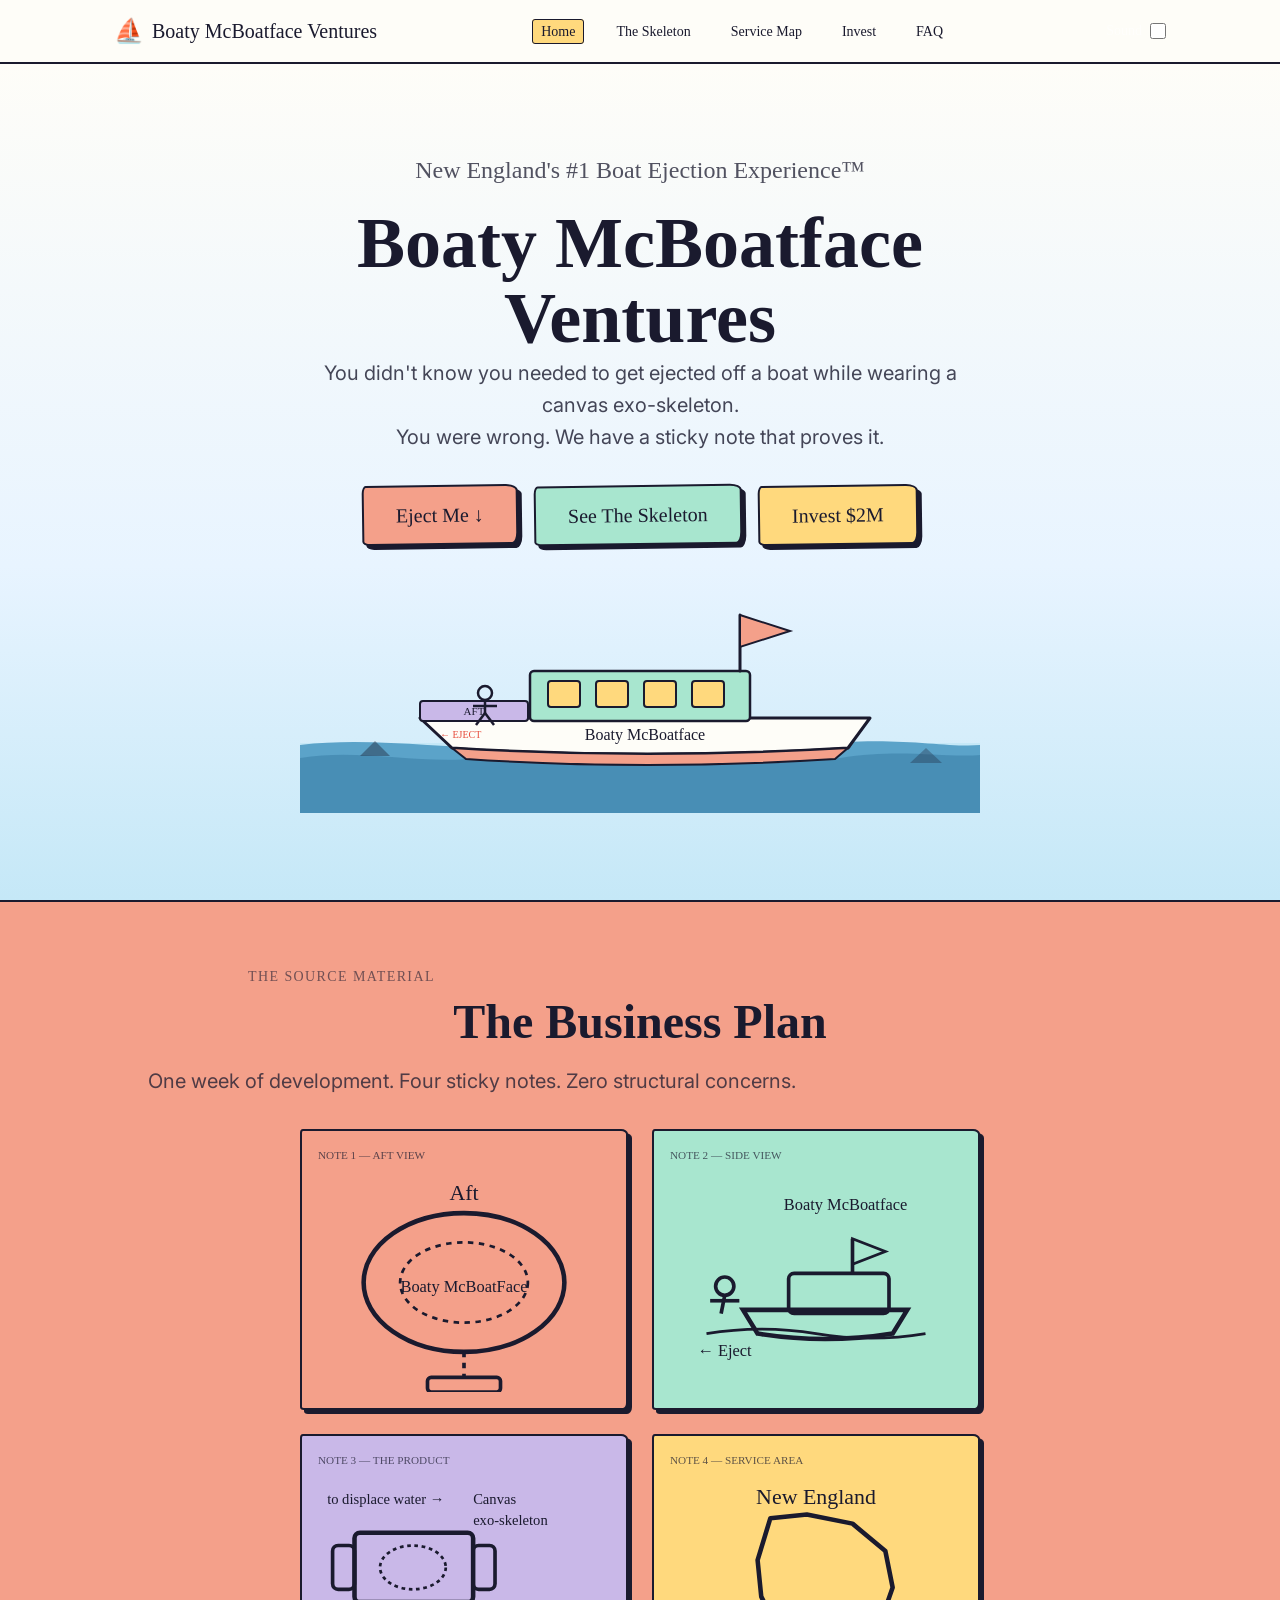
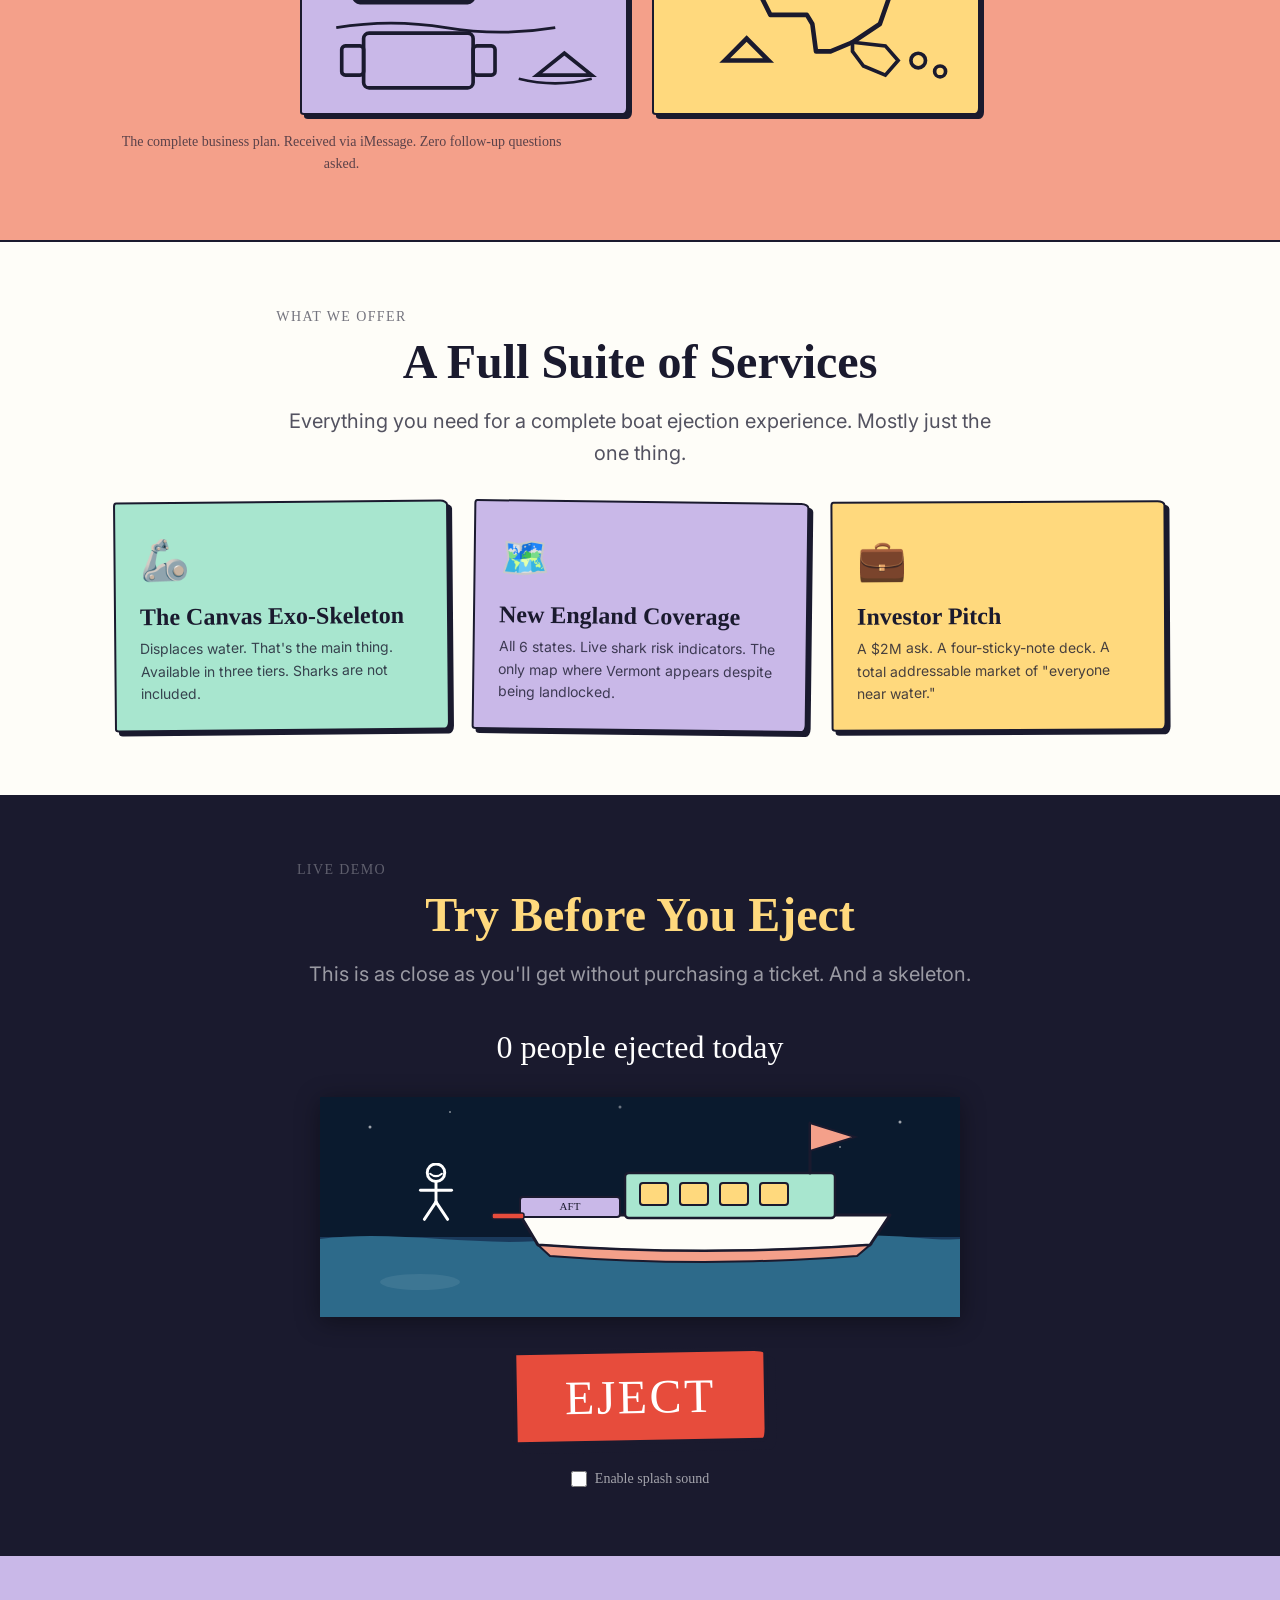
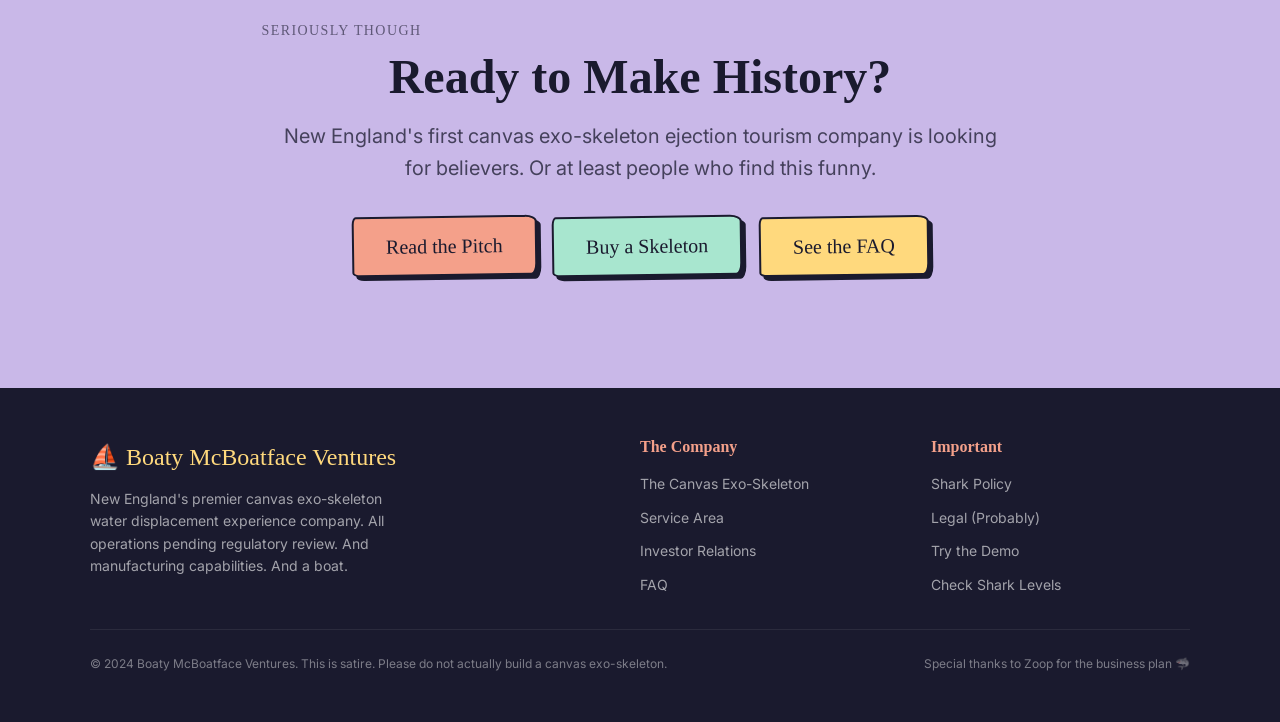
==== index.html @ 4b5c001d "Launch Boaty McBoatface Ventures website Full static site: landing page with animated boat + eject d" ====
<!DOCTYPE html>
<html lang="en">
<head>
  <meta charset="UTF-8" />
  <meta name="viewport" content="width=device-width, initial-scale=1.0" />
  <meta name="description" content="Boaty McBoatface Ventures — New England's premier canvas exo-skeleton water displacement experience. Ejection tourism starts here." />
  <meta property="og:title" content="Boaty McBoatface Ventures" />
  <meta property="og:description" content="You didn't know you needed to get ejected off a boat. You were wrong." />
  <meta property="og:image" content="assets/images/og-image.png" />
  <meta property="og:type" content="website" />
  <meta name="twitter:card" content="summary_large_image" />
  <title>Boaty McBoatface Ventures — Home</title>
  <link rel="icon" href="data:image/svg+xml,<svg xmlns='http://www.w3.org/2000/svg' viewBox='0 0 100 100'><text y='.9em' font-size='90'>⛵</text></svg>" />
  <link rel="preconnect" href="https://fonts.googleapis.com" />
  <link rel="preconnect" href="https://fonts.gstatic.com" crossorigin />
  <link href="https://fonts.googleapis.com/css2?family=Permanent+Marker&family=Inter:wght@400;500;600&display=swap" rel="stylesheet" />
  <link rel="stylesheet" href="css/styles.css" />
</head>
<body>

<!-- NAVIGATION -->
<nav class="site-nav" role="navigation" aria-label="Main navigation">
  <div class="nav-inner">
    <a href="index.html" class="nav-logo" aria-label="Boaty McBoatface Ventures home">
      <span class="logo-emoji" aria-hidden="true">⛵</span>
      Boaty McBoatface Ventures
    </a>
    <button class="nav-menu-btn" aria-label="Toggle menu" aria-expanded="false">
      <span></span><span></span><span></span>
    </button>
    <ul class="nav-links" role="list">
      <li><a href="index.html" aria-current="page">Home</a></li>
      <li><a href="pages/product.html">The Skeleton</a></li>
      <li><a href="pages/map.html">Service Map</a></li>
      <li><a href="pages/invest.html">Invest</a></li>
      <li><a href="pages/faq.html">FAQ</a></li>
    </ul>
    <div class="nav-sound">
      <label class="sound-label" for="sound-toggle-nav">Sound</label>
      <input type="checkbox" id="sound-toggle-nav" class="sound-checkbox" aria-label="Enable sound effects" />
    </div>
  </div>
</nav>

<!-- HERO -->
<section class="hero" aria-label="Hero section">
  <div class="hero-content">
    <p class="hero-tagline">New England's #1 Boat Ejection Experience™</p>
    <h1 class="display-giant">Boaty McBoatface<br>Ventures</h1>
    <p class="hero-subtitle">
      You didn't know you needed to get ejected off a boat while wearing a canvas exo-skeleton.<br>
      You were wrong. We have a sticky note that proves it.
    </p>
    <div class="hero-ctas">
      <a href="#eject-demo" class="btn btn-primary">Eject Me ↓</a>
      <a href="pages/product.html" class="btn btn-secondary">See The Skeleton</a>
      <a href="pages/invest.html" class="btn btn-yellow">Invest $2M</a>
    </div>
  </div>

  <!-- ANIMATED BOAT -->
  <div class="hero-boat-wrap" aria-hidden="true">
    <svg class="hero-boat" viewBox="0 0 680 220" xmlns="http://www.w3.org/2000/svg" role="img" aria-label="Boaty McBoatface illustration">
      <!-- Sky -->
      <rect width="680" height="220" fill="transparent"/>

      <!-- Water background -->
      <rect x="0" y="150" width="680" height="70" fill="#c5e8f7"/>

      <!-- Wave layer 1 -->
      <path d="M 0,152 C 85,142 170,162 255,152 C 340,142 425,162 510,152 C 595,142 645,155 680,152 L 680,220 L 0,220 Z" fill="#5BA3C9"/>
      <!-- Wave layer 2 -->
      <path d="M 0,165 C 60,155 120,172 180,165 C 240,155 300,172 360,165 C 420,155 480,172 540,165 C 600,155 645,165 680,162 L 680,220 L 0,220 Z" fill="#3A7FA6" opacity="0.55"/>

      <!-- Hull -->
      <path d="M 120,125 L 570,125 L 548,155 Q 345,167 152,155 Z"
            fill="#FEFDF8" stroke="#1A1A2E" stroke-width="3" stroke-linejoin="round"/>
      <!-- Hull stripe -->
      <path d="M 152,155 Q 345,167 548,155 L 535,166 Q 345,178 166,166 Z"
            fill="#F4A08A" stroke="#1A1A2E" stroke-width="2"/>

      <!-- "Boaty McBoatface" on hull -->
      <text x="345" y="147" text-anchor="middle" font-family="'Permanent Marker',cursive" font-size="16" fill="#1A1A2E">Boaty McBoatface</text>

      <!-- Main cabin -->
      <rect x="230" y="78" width="220" height="50" rx="4" fill="#A8E6CF" stroke="#1A1A2E" stroke-width="2.5"/>
      <!-- Cabin windows -->
      <rect x="248" y="88" width="32" height="26" rx="3" fill="#FFD97D" stroke="#1A1A2E" stroke-width="2"/>
      <rect x="296" y="88" width="32" height="26" rx="3" fill="#FFD97D" stroke="#1A1A2E" stroke-width="2"/>
      <rect x="344" y="88" width="32" height="26" rx="3" fill="#FFD97D" stroke="#1A1A2E" stroke-width="2"/>
      <rect x="392" y="88" width="32" height="26" rx="3" fill="#FFD97D" stroke="#1A1A2E" stroke-width="2"/>

      <!-- Mast -->
      <line x1="440" y1="78" x2="440" y2="22" stroke="#1A1A2E" stroke-width="3" stroke-linecap="round"/>
      <!-- Flag -->
      <path d="M 440,22 L 490,38 L 440,54 Z" fill="#F4A08A" stroke="#1A1A2E" stroke-width="2"/>

      <!-- Aft deck (rear/left) -->
      <rect x="120" y="108" width="108" height="20" rx="3" fill="#C9B8E8" stroke="#1A1A2E" stroke-width="2"/>
      <text x="174" y="122" text-anchor="middle" font-family="'Permanent Marker',cursive" font-size="11" fill="#1A1A2E">AFT</text>

      <!-- Eject arrows on aft -->
      <text x="140" y="145" font-family="'Permanent Marker',cursive" font-size="10" fill="#E74C3C">← EJECT</text>

      <!-- Stick figure on deck (decorative) -->
      <circle cx="185" cy="100" r="7" fill="none" stroke="#1A1A2E" stroke-width="2.5"/>
      <line x1="185" y1="107" x2="185" y2="120" stroke="#1A1A2E" stroke-width="2.5"/>
      <line x1="173" y1="113" x2="197" y2="113" stroke="#1A1A2E" stroke-width="2.5"/>
      <line x1="185" y1="120" x2="176" y2="132" stroke="#1A1A2E" stroke-width="2.5"/>
      <line x1="185" y1="120" x2="194" y2="132" stroke="#1A1A2E" stroke-width="2.5"/>

      <!-- Shark fin in water -->
      <path d="M 60,163 L 75,148 L 90,163 Z" fill="#1A1A2E" opacity="0.4"/>
      <path d="M 610,170 L 626,155 L 642,170 Z" fill="#1A1A2E" opacity="0.3"/>
    </svg>
  </div>
</section>

<!-- BUSINESS PLAN SECTION -->
<section class="business-plan-section" aria-label="The Business Plan">
  <div class="container text-center">
    <p class="section-label">The Source Material</p>
    <h2 class="section-title">The Business Plan</h2>
    <p class="section-subtitle">One week of development. Four sticky notes. Zero structural concerns.</p>

    <!-- If the real photo exists, it shows. Otherwise: SVG recreations. -->
    <picture style="display:block; max-width:560px; margin:0 auto var(--space-8);">
      <source srcset="assets/images/business-plan.webp" type="image/webp" />
      <img src="assets/images/business-plan.png"
           alt="Four sticky notes showing the complete Boaty McBoatface Ventures business plan: aft view of boat, side eject view, canvas exo-skeleton diagram, and New England map"
           loading="lazy"
           style="border:3px solid #1A1A2E; box-shadow: 6px 6px 0 0 #1A1A2E; border-radius: 4px; transform: rotate(-1deg); width:100%;"
           onerror="this.closest('picture').style.display='none'; document.getElementById('sticky-fallback').style.display='grid';" />
    </picture>

    <!-- Fallback: SVG sticky note recreations -->
    <div id="sticky-fallback" class="sticky-grid" style="display:none" aria-label="Sticky note business plan recreations">

      <!-- Pink note: Aft view -->
      <div class="sticky-note-card sticky-salmon" role="img" aria-label="Aft view of Boaty McBoatface">
        <div style="font-size:0.7rem;opacity:0.7">NOTE 1 — AFT VIEW</div>
        <svg viewBox="0 0 160 120" xmlns="http://www.w3.org/2000/svg">
          <!-- Top-down boat outline -->
          <ellipse cx="80" cy="60" rx="55" ry="38" fill="none" stroke="#1A1A2E" stroke-width="2.5"/>
          <ellipse cx="80" cy="60" rx="35" ry="22" fill="none" stroke="#1A1A2E" stroke-width="1.5" stroke-dasharray="3,3"/>
          <!-- Aft (bottom of view = rear) -->
          <line x1="80" y1="98" x2="80" y2="112" stroke="#1A1A2E" stroke-width="2" stroke-dasharray="3,3"/>
          <rect x="60" y="112" width="40" height="8" rx="2" fill="none" stroke="#1A1A2E" stroke-width="2"/>
          <!-- Label -->
          <text x="80" y="15" text-anchor="middle" font-family="'Permanent Marker',cursive" font-size="12" fill="#1A1A2E">Aft</text>
          <text x="80" y="65" text-anchor="middle" font-family="'Permanent Marker',cursive" font-size="9" fill="#1A1A2E">Boaty McBoatFace</text>
        </svg>
      </div>

      <!-- Green note: Eject side view -->
      <div class="sticky-note-card sticky-mint" role="img" aria-label="Side view showing eject mechanism">
        <div style="font-size:0.7rem;opacity:0.7">NOTE 2 — SIDE VIEW</div>
        <svg viewBox="0 0 160 120" xmlns="http://www.w3.org/2000/svg">
          <!-- Boat hull side view -->
          <path d="M 40,75 L 130,75 L 122,88 Q 85,94 48,88 Z" fill="none" stroke="#1A1A2E" stroke-width="2.5"/>
          <!-- Cabin -->
          <rect x="65" y="55" width="55" height="22" rx="3" fill="none" stroke="#1A1A2E" stroke-width="2"/>
          <!-- Mast -->
          <line x1="100" y1="55" x2="100" y2="36" stroke="#1A1A2E" stroke-width="2"/>
          <path d="M 100,36 L 118,43 L 100,50 Z" fill="none" stroke="#1A1A2E" stroke-width="1.5"/>
          <!-- Waves -->
          <path d="M 20,88 Q 50,83 80,88 Q 110,93 140,88" fill="none" stroke="#1A1A2E" stroke-width="1.5"/>
          <!-- Eject person flying off left -->
          <circle cx="30" cy="62" r="5" fill="none" stroke="#1A1A2E" stroke-width="2"/>
          <line x1="30" y1="67" x2="28" y2="77" stroke="#1A1A2E" stroke-width="2"/>
          <line x1="22" y1="70" x2="38" y2="70" stroke="#1A1A2E" stroke-width="2"/>
          <!-- Arrow -->
          <text x="15" y="100" font-family="'Permanent Marker',cursive" font-size="9" fill="#1A1A2E">← Eject</text>
          <!-- Label -->
          <text x="130" y="20" text-anchor="end" font-family="'Permanent Marker',cursive" font-size="9" fill="#1A1A2E">Boaty McBoatface</text>
        </svg>
      </div>

      <!-- Purple note: Canvas exo-skeleton -->
      <div class="sticky-note-card sticky-lavender" role="img" aria-label="Canvas exo-skeleton diagram">
        <div style="font-size:0.7rem;opacity:0.7">NOTE 3 — THE PRODUCT</div>
        <svg viewBox="0 0 160 120" xmlns="http://www.w3.org/2000/svg">
          <!-- Label -->
          <text x="5" y="14" font-family="'Permanent Marker',cursive" font-size="8" fill="#1A1A2E">to displace water →</text>
          <text x="85" y="14" font-family="'Permanent Marker',cursive" font-size="8" fill="#1A1A2E">Canvas</text>
          <text x="85" y="26" font-family="'Permanent Marker',cursive" font-size="8" fill="#1A1A2E">exo-skeleton</text>
          <!-- Frame top view -->
          <rect x="20" y="30" width="65" height="38" rx="3" fill="none" stroke="#1A1A2E" stroke-width="2.5"/>
          <rect x="8" y="37" width="12" height="24" rx="3" fill="none" stroke="#1A1A2E" stroke-width="2"/>
          <rect x="85" y="37" width="12" height="24" rx="3" fill="none" stroke="#1A1A2E" stroke-width="2"/>
          <!-- Person inside -->
          <ellipse cx="52" cy="49" rx="18" ry="12" fill="none" stroke="#1A1A2E" stroke-width="1.5" stroke-dasharray="2,2"/>
          <!-- Side view with waves -->
          <path d="M 10,82 Q 40,77 70,82 Q 100,87 130,82" fill="none" stroke="#1A1A2E" stroke-width="1.5"/>
          <rect x="25" y="85" width="60" height="30" rx="3" fill="none" stroke="#1A1A2E" stroke-width="2"/>
          <rect x="13" y="92" width="12" height="16" rx="2" fill="none" stroke="#1A1A2E" stroke-width="2"/>
          <rect x="85" y="92" width="12" height="16" rx="2" fill="none" stroke="#1A1A2E" stroke-width="2"/>
          <!-- Shark -->
          <path d="M 120,108 L 135,96 L 150,108 Z" fill="none" stroke="#1A1A2E" stroke-width="2"/>
          <path d="M 110,110 Q 130,115 150,110" fill="none" stroke="#1A1A2E" stroke-width="1.5"/>
        </svg>
      </div>

      <!-- Yellow note: New England map -->
      <div class="sticky-note-card sticky-yellow" role="img" aria-label="New England service area map">
        <div style="font-size:0.7rem;opacity:0.7">NOTE 4 — SERVICE AREA</div>
        <svg viewBox="0 0 160 120" xmlns="http://www.w3.org/2000/svg">
          <text x="80" y="14" text-anchor="middle" font-family="'Permanent Marker',cursive" font-size="12" fill="#1A1A2E">New England</text>
          <!-- Rough New England coastline -->
          <path d="M 55,22 L 75,20 L 100,25 L 118,40 L 122,60 L 115,80 L 100,90 L 88,95 L 80,95 L 78,80 L 75,75 L 55,75 L 50,65 L 48,45 Z"
                fill="none" stroke="#1A1A2E" stroke-width="2.5" stroke-linejoin="round"/>
          <!-- Cape Cod nub -->
          <path d="M 100,90 L 118,92 L 125,100 L 118,108 L 106,103 L 100,95 Z"
                fill="none" stroke="#1A1A2E" stroke-width="2"/>
          <!-- Shark -->
          <path d="M 30,100 L 42,88 L 54,100 Z" fill="none" stroke="#1A1A2E" stroke-width="2.5"/>
          <!-- Small island dots -->
          <circle cx="136" cy="100" r="4" fill="none" stroke="#1A1A2E" stroke-width="2"/>
          <circle cx="148" cy="106" r="3" fill="none" stroke="#1A1A2E" stroke-width="2"/>
        </svg>
      </div>

    </div>

    <p style="font-family: var(--font-display); font-size: var(--text-sm); opacity: 0.7; margin-top: var(--space-4);">
      The complete business plan. Received via iMessage. Zero follow-up questions asked.
    </p>
  </div>
</section>

<!-- FEATURES PREVIEW -->
<section class="features-section section-padding" aria-label="Features">
  <div class="container">
    <div class="text-center">
      <p class="section-label">What We Offer</p>
      <h2 class="section-title">A Full Suite of Services</h2>
      <p class="section-subtitle" style="margin: 0 auto var(--space-8);">
        Everything you need for a complete boat ejection experience. Mostly just the one thing.
      </p>
    </div>
    <div class="features-grid">
      <a href="pages/product.html" class="feature-card" aria-label="Canvas Exo-Skeleton product page">
        <div class="feature-icon" aria-hidden="true">🦾</div>
        <h3>The Canvas Exo-Skeleton</h3>
        <p>Displaces water. That's the main thing. Available in three tiers. Sharks are not included.</p>
      </a>
      <a href="pages/map.html" class="feature-card" aria-label="New England service map">
        <div class="feature-icon" aria-hidden="true">🗺️</div>
        <h3>New England Coverage</h3>
        <p>All 6 states. Live shark risk indicators. The only map where Vermont appears despite being landlocked.</p>
      </a>
      <a href="pages/invest.html" class="feature-card" aria-label="Investor pitch deck">
        <div class="feature-icon" aria-hidden="true">💼</div>
        <h3>Investor Pitch</h3>
        <p>A $2M ask. A four-sticky-note deck. A total addressable market of "everyone near water."</p>
      </a>
    </div>
  </div>
</section>

<!-- EJECT DEMO -->
<section class="eject-section" id="eject-demo" aria-label="Interactive Eject Demo">
  <div class="container">
    <p class="section-label" style="color: rgba(255,255,255,0.5)">Live Demo</p>
    <h2 class="section-title" style="color: var(--color-yellow);">Try Before You Eject</h2>
    <p class="section-subtitle">
      This is as close as you'll get without purchasing a ticket. And a skeleton.
    </p>

    <div class="eject-counter" aria-live="polite" aria-label="Eject counter">
      <span id="eject-count" aria-label="Number of ejections today">0</span>
      <span> people ejected today</span>
    </div>

    <!-- Eject Stage -->
    <div class="eject-stage" role="img" aria-label="Animated boat with eject mechanism">
      <svg class="eject-boat-svg" viewBox="0 0 640 220" xmlns="http://www.w3.org/2000/svg">
        <!-- Water background -->
        <rect width="640" height="220" fill="#0a1a2e"/>
        <rect x="0" y="140" width="640" height="80" fill="#1a3a5c"/>
        <path d="M 0,142 C 80,132 160,152 240,142 C 320,132 400,152 480,142 C 560,132 610,145 640,142 L 640,220 L 0,220 Z" fill="#2d6a8a"/>
        <!-- Stars -->
        <circle cx="50" cy="30" r="1.5" fill="white" opacity="0.6"/>
        <circle cx="130" cy="15" r="1" fill="white" opacity="0.5"/>
        <circle cx="580" cy="25" r="1.5" fill="white" opacity="0.6"/>
        <circle cx="520" cy="50" r="1" fill="white" opacity="0.5"/>
        <circle cx="300" cy="10" r="1.5" fill="white" opacity="0.4"/>

        <!-- Hull -->
        <path d="M 200,118 L 570,118 L 550,148 Q 385,160 218,148 Z"
              fill="#FEFDF8" stroke="#1A1A2E" stroke-width="3" stroke-linejoin="round"/>
        <!-- Hull stripe -->
        <path d="M 218,148 Q 385,160 550,148 L 537,159 Q 385,171 230,159 Z"
              fill="#F4A08A" stroke="#1A1A2E" stroke-width="2"/>

        <!-- Main cabin -->
        <rect x="305" y="76" width="210" height="45" rx="4" fill="#A8E6CF" stroke="#1A1A2E" stroke-width="2.5"/>
        <!-- Cabin windows -->
        <rect x="320" y="86" width="28" height="22" rx="3" fill="#FFD97D" stroke="#1A1A2E" stroke-width="2"/>
        <rect x="360" y="86" width="28" height="22" rx="3" fill="#FFD97D" stroke="#1A1A2E" stroke-width="2"/>
        <rect x="400" y="86" width="28" height="22" rx="3" fill="#FFD97D" stroke="#1A1A2E" stroke-width="2"/>
        <rect x="440" y="86" width="28" height="22" rx="3" fill="#FFD97D" stroke="#1A1A2E" stroke-width="2"/>

        <!-- Mast -->
        <line x1="490" y1="76" x2="490" y2="26" stroke="#1A1A2E" stroke-width="3" stroke-linecap="round"/>
        <path d="M 490,26 L 535,40 L 490,54 Z" fill="#F4A08A" stroke="#1A1A2E" stroke-width="2"/>

        <!-- Aft deck -->
        <rect x="200" y="100" width="100" height="20" rx="3" fill="#C9B8E8" stroke="#1A1A2E" stroke-width="2"/>
        <text x="250" y="113" text-anchor="middle" font-family="'Permanent Marker',cursive" font-size="11" fill="#1A1A2E">AFT</text>

        <!-- Eject platform -->
        <rect x="172" y="116" width="32" height="6" rx="2" fill="#E74C3C" stroke="#1A1A2E" stroke-width="1.5"/>

        <!-- Moon reflection -->
        <ellipse cx="100" cy="185" rx="40" ry="8" fill="rgba(255,255,255,0.08)"/>
      </svg>

      <!-- Stick figure (absolutely positioned over boat) -->
      <div class="stick-figure-wrap" aria-hidden="true">
        <svg id="stick-figure-svg-wrap" class="stick-figure-svg" viewBox="0 0 52 72" xmlns="http://www.w3.org/2000/svg">
          <!-- Head -->
          <circle cx="26" cy="10" r="9" fill="none" stroke="white" stroke-width="3"/>
          <!-- Body -->
          <line x1="26" y1="19" x2="26" y2="40" stroke="white" stroke-width="3" stroke-linecap="round"/>
          <!-- Arms -->
          <line x1="10" y1="28" x2="42" y2="28" stroke="white" stroke-width="3" stroke-linecap="round"/>
          <!-- Legs -->
          <line x1="26" y1="40" x2="14" y2="58" stroke="white" stroke-width="3" stroke-linecap="round"/>
          <line x1="26" y1="40" x2="38" y2="58" stroke="white" stroke-width="3" stroke-linecap="round"/>
          <!-- Face (happy going in) -->
          <path d="M 20,11 Q 26,16 32,11" fill="none" stroke="white" stroke-width="2" stroke-linecap="round"/>
        </svg>
      </div>

      <!-- Splash -->
      <div class="splash-el" id="splash-el" aria-hidden="true" style="font-size:2.5rem">💦</div>
    </div>

    <!-- Controls -->
    <div class="eject-controls">
      <button id="eject-btn" class="btn btn-eject" aria-label="Eject the stick figure">
        EJECT
      </button>
      <label class="sound-label" for="sound-toggle">
        <input type="checkbox" id="sound-toggle" class="sound-checkbox" aria-label="Enable splash sound effect" />
        Enable splash sound
      </label>
    </div>
  </div>
</section>

<!-- CTA SECTION -->
<section class="section-padding" style="background: var(--color-lavender); border-top: 2.5px solid var(--color-ink); text-align:center;" aria-label="Call to action">
  <div class="container">
    <p class="section-label">Seriously Though</p>
    <h2 class="section-title">Ready to Make History?</h2>
    <p class="section-subtitle" style="margin: 0 auto var(--space-8);">
      New England's first canvas exo-skeleton ejection tourism company is looking for believers.
      Or at least people who find this funny.
    </p>
    <div class="hero-ctas">
      <a href="pages/invest.html" class="btn btn-primary">Read the Pitch</a>
      <a href="pages/product.html" class="btn btn-secondary">Buy a Skeleton</a>
      <a href="pages/faq.html" class="btn btn-yellow">See the FAQ</a>
    </div>
  </div>
</section>

<!-- FOOTER -->
<footer class="site-footer" aria-label="Site footer">
  <div class="footer-inner">
    <div class="footer-brand">
      <div class="logo">⛵ Boaty McBoatface Ventures</div>
      <p>New England's premier canvas exo-skeleton water displacement experience company. All operations pending regulatory review. And manufacturing capabilities. And a boat.</p>
    </div>
    <div class="footer-col">
      <h4>The Company</h4>
      <ul role="list">
        <li><a href="pages/product.html">The Canvas Exo-Skeleton</a></li>
        <li><a href="pages/map.html">Service Area</a></li>
        <li><a href="pages/invest.html">Investor Relations</a></li>
        <li><a href="pages/faq.html">FAQ</a></li>
      </ul>
    </div>
    <div class="footer-col">
      <h4>Important</h4>
      <ul role="list">
        <li><a href="pages/faq.html#sharks">Shark Policy</a></li>
        <li><a href="pages/faq.html#legal">Legal (Probably)</a></li>
        <li><a href="#eject-demo">Try the Demo</a></li>
        <li><a href="pages/map.html">Check Shark Levels</a></li>
      </ul>
    </div>
  </div>
  <div class="footer-bottom">
    <span>© 2024 Boaty McBoatface Ventures. This is satire. Please do not actually build a canvas exo-skeleton.</span>
    <span>Special thanks to Zoop for the business plan 🦈</span>
  </div>
</footer>

<script src="js/main.js" defer></script>
</body>
</html>
---- css/styles.css ----
/* ============================================================
   BOATY McBOATFACE VENTURES — Global Stylesheet
   Pure CSS3. No frameworks. No regrets.
   ============================================================ */

/* 1. CUSTOM PROPERTIES */
:root {
  --color-salmon:   #F4A08A;
  --color-mint:     #A8E6CF;
  --color-lavender: #C9B8E8;
  --color-yellow:   #FFD97D;
  --color-ink:      #1A1A2E;
  --color-bg:       #FEFDF8;
  --color-water:    #5BA3C9;
  --color-water-dk: #3A7FA6;
  --color-eject:    #E74C3C;
  --color-eject-dk: #C0392B;

  --font-display: 'Permanent Marker', cursive;
  --font-body:    'Inter', sans-serif;
  --font-mono:    'Courier New', monospace;

  --text-xs:   0.75rem;
  --text-sm:   0.875rem;
  --text-base: 1rem;
  --text-lg:   1.25rem;
  --text-xl:   1.5rem;
  --text-2xl:  2rem;
  --text-3xl:  3rem;
  --text-4xl:  4.5rem;

  --space-1:  0.25rem;
  --space-2:  0.5rem;
  --space-3:  0.75rem;
  --space-4:  1rem;
  --space-6:  1.5rem;
  --space-8:  2rem;
  --space-12: 3rem;
  --space-16: 4rem;
  --space-24: 6rem;

  --radius-sm: 3px 8px 5px 4px / 4px 5px 8px 3px;
  --radius-md: 4px 12px 6px 8px / 8px 6px 12px 4px;
  --shadow-sketch: 4px 4px 0 0 var(--color-ink);
  --shadow-sketch-lg: 6px 6px 0 0 var(--color-ink);
  --border-sketch: 2.5px solid var(--color-ink);

  --nav-height: 64px;
}

/* 2. RESET & BASE */
*, *::before, *::after { box-sizing: border-box; margin: 0; padding: 0; }
html { scroll-behavior: smooth; font-size: 16px; }
body {
  font-family: var(--font-body);
  background-color: var(--color-bg);
  color: var(--color-ink);
  line-height: 1.6;
  overflow-x: hidden;
}
img, svg { display: block; max-width: 100%; }
a { color: inherit; }
button { font-family: inherit; cursor: pointer; }
ul, ol { list-style: none; }

/* 3. TYPOGRAPHY */
h1, h2, h3, h4, h5 { font-family: var(--font-display); line-height: 1.1; }
h1 { font-size: var(--text-4xl); }
h2 { font-size: var(--text-3xl); }
h3 { font-size: var(--text-2xl); }
h4 { font-size: var(--text-xl); }
p { max-width: 65ch; }

.display-giant {
  font-family: var(--font-display);
  font-size: clamp(2.5rem, 8vw, var(--text-4xl));
  line-height: 1.05;
}

/* 4. LAYOUT UTILITIES */
.container {
  width: 100%;
  max-width: 1100px;
  margin: 0 auto;
  padding: 0 var(--space-6);
}
.section-padding { padding: var(--space-16) 0; }
.text-center { text-align: center; }
.text-left { text-align: left; }

/* 5. NAVIGATION */
.site-nav {
  position: sticky;
  top: 0;
  z-index: 200;
  background: var(--color-bg);
  border-bottom: var(--border-sketch);
  height: var(--nav-height);
}
.nav-inner {
  display: flex;
  align-items: center;
  justify-content: space-between;
  height: 100%;
  max-width: 1100px;
  margin: 0 auto;
  padding: 0 var(--space-6);
}
.nav-logo {
  font-family: var(--font-display);
  font-size: var(--text-lg);
  text-decoration: none;
  display: flex;
  align-items: center;
  gap: var(--space-2);
  white-space: nowrap;
}
.nav-logo .logo-emoji { font-size: 1.5rem; }
.nav-links {
  display: flex;
  align-items: center;
  gap: var(--space-6);
}
.nav-links a {
  font-family: var(--font-display);
  font-size: var(--text-sm);
  text-decoration: none;
  padding: var(--space-1) var(--space-2);
  border-radius: 3px;
  transition: background 0.15s;
  white-space: nowrap;
}
.nav-links a:hover { background: var(--color-salmon); }
.nav-links a[aria-current="page"] {
  background: var(--color-yellow);
  border: 1.5px solid var(--color-ink);
}
.nav-sound {
  display: flex;
  align-items: center;
  gap: var(--space-2);
  font-size: var(--text-xs);
  font-family: var(--font-display);
  white-space: nowrap;
}
.sound-checkbox {
  width: 16px;
  height: 16px;
  cursor: pointer;
  accent-color: var(--color-salmon);
}

/* Mobile nav */
.nav-menu-btn {
  display: none;
  flex-direction: column;
  gap: 5px;
  background: none;
  border: none;
  padding: var(--space-2);
  cursor: pointer;
}
.nav-menu-btn span {
  display: block;
  width: 24px;
  height: 2.5px;
  background: var(--color-ink);
  border-radius: 2px;
  transition: transform 0.2s;
}

/* 6. HERO SECTION */
.hero {
  min-height: calc(100vh - var(--nav-height));
  background: linear-gradient(180deg, var(--color-bg) 0%, #e8f4ff 60%, #c5e8f7 100%);
  display: flex;
  flex-direction: column;
  align-items: center;
  justify-content: center;
  text-align: center;
  padding: var(--space-8) var(--space-6);
  position: relative;
  overflow: hidden;
}
.hero-content { position: relative; z-index: 2; max-width: 800px; }
.hero-tagline {
  font-size: var(--text-xl);
  font-family: var(--font-display);
  margin-bottom: var(--space-4);
  color: var(--color-ink);
  opacity: 0.75;
}
.hero-subtitle {
  font-size: var(--text-lg);
  max-width: 52ch;
  margin: 0 auto var(--space-8);
  color: var(--color-ink);
  opacity: 0.8;
}
.hero-ctas {
  display: flex;
  gap: var(--space-4);
  justify-content: center;
  flex-wrap: wrap;
  margin-bottom: var(--space-12);
}
.hero-boat-wrap {
  position: relative;
  width: 100%;
  max-width: 680px;
  margin: 0 auto;
}

/* 7. BOAT & WAVE ANIMATIONS */
.hero-boat { animation: boat-bob 3s ease-in-out infinite; transform-origin: center bottom; }

@keyframes boat-bob {
  0%, 100% { transform: translateY(0) rotate(-0.5deg); }
  50%       { transform: translateY(-12px) rotate(0.5deg); }
}
@keyframes wave-drift {
  0%   { transform: translateX(0); }
  100% { transform: translateX(-50%); }
}
@keyframes wave-drift-slow {
  0%   { transform: translateX(0); }
  100% { transform: translateX(-50%); }
}

.wave-layer {
  position: absolute;
  bottom: 0;
  left: 0;
  width: 200%;
  animation: wave-drift 8s linear infinite;
}
.wave-layer-2 {
  animation-duration: 12s;
  animation-direction: reverse;
  opacity: 0.6;
}

/* 8. BUTTONS */
.btn {
  display: inline-block;
  font-family: var(--font-display);
  font-size: var(--text-lg);
  padding: var(--space-3) var(--space-8);
  border: var(--border-sketch);
  border-radius: var(--radius-md);
  box-shadow: var(--shadow-sketch);
  text-decoration: none;
  cursor: pointer;
  transition: transform 0.12s, box-shadow 0.12s;
  transform: rotate(-0.8deg);
  background: var(--color-bg);
}
.btn:hover {
  transform: rotate(0deg) translate(-2px, -2px);
  box-shadow: var(--shadow-sketch-lg);
}
.btn:active {
  transform: rotate(0deg) translate(3px, 3px);
  box-shadow: 1px 1px 0 0 var(--color-ink);
}
.btn-primary {
  background: var(--color-salmon);
}
.btn-secondary {
  background: var(--color-mint);
}
.btn-yellow {
  background: var(--color-yellow);
}
.btn-lavender {
  background: var(--color-lavender);
}
.btn-eject {
  font-size: var(--text-3xl);
  padding: var(--space-4) var(--space-12);
  background: var(--color-eject);
  color: #fff;
  border: 4px solid var(--color-ink);
  box-shadow: 8px 8px 0 0 var(--color-ink);
  transform: rotate(-1deg);
  letter-spacing: 0.05em;
  border-radius: 4px 14px 6px 10px / 10px 6px 14px 4px;
}
.btn-eject:hover {
  background: var(--color-eject-dk);
  transform: rotate(0deg) translate(-3px, -3px);
  box-shadow: 11px 11px 0 0 var(--color-ink);
}
.btn-eject:active {
  transform: rotate(0deg) translate(5px, 5px);
  box-shadow: 3px 3px 0 0 var(--color-ink);
  background: #922B21;
}

/* 9. STICKY NOTE CARD */
.sticky-card {
  border: var(--border-sketch);
  border-radius: var(--radius-sm);
  box-shadow: var(--shadow-sketch);
  padding: var(--space-6);
  position: relative;
}
.sticky-salmon { background: var(--color-salmon); }
.sticky-mint   { background: var(--color-mint); }
.sticky-lavender { background: var(--color-lavender); }
.sticky-yellow { background: var(--color-yellow); }
.sticky-card:nth-child(odd)  { transform: rotate(-1.2deg); }
.sticky-card:nth-child(even) { transform: rotate(0.8deg); }
.sticky-card:hover { transform: rotate(0deg) scale(1.02); transition: transform 0.2s; z-index: 10; }

/* 10. SECTION HEADERS */
.section-label {
  font-family: var(--font-display);
  font-size: var(--text-sm);
  letter-spacing: 0.1em;
  text-transform: uppercase;
  opacity: 0.6;
  margin-bottom: var(--space-2);
}
.section-title {
  font-family: var(--font-display);
  font-size: clamp(1.8rem, 5vw, var(--text-3xl));
  margin-bottom: var(--space-4);
}
.section-subtitle {
  font-size: var(--text-lg);
  opacity: 0.75;
  max-width: 55ch;
  margin-bottom: var(--space-8);
}

/* 11. BUSINESS PLAN SECTION */
.business-plan-section {
  background: var(--color-salmon);
  border-top: var(--border-sketch);
  border-bottom: var(--border-sketch);
  padding: var(--space-16) var(--space-6);
  text-align: center;
  overflow: hidden;
}
.sticky-grid {
  display: grid;
  grid-template-columns: repeat(2, 1fr);
  gap: var(--space-6);
  max-width: 680px;
  margin: var(--space-8) auto 0;
}
.sticky-note-card {
  border: 2.5px solid var(--color-ink);
  border-radius: 3px 7px 5px 4px / 4px 5px 7px 3px;
  box-shadow: 4px 4px 0 0 var(--color-ink);
  padding: var(--space-4);
  font-family: var(--font-display);
  font-size: var(--text-sm);
  text-align: left;
  min-height: 140px;
  display: flex;
  flex-direction: column;
  gap: var(--space-2);
}
.sticky-note-card svg { flex: 1; width: 100%; }

/* 12. FEATURES PREVIEW */
.features-section { background: var(--color-bg); }
.features-grid {
  display: grid;
  grid-template-columns: repeat(3, 1fr);
  gap: var(--space-6);
  margin-top: var(--space-8);
}
.feature-card {
  border: var(--border-sketch);
  border-radius: var(--radius-sm);
  box-shadow: var(--shadow-sketch);
  padding: var(--space-6);
  background: var(--color-bg);
  text-decoration: none;
  display: block;
  transition: transform 0.15s, box-shadow 0.15s;
}
.feature-card:nth-child(1) { background: var(--color-mint); transform: rotate(-0.5deg); }
.feature-card:nth-child(2) { background: var(--color-lavender); transform: rotate(0.7deg); }
.feature-card:nth-child(3) { background: var(--color-yellow); transform: rotate(-0.3deg); }
.feature-card:hover {
  transform: rotate(0deg) translate(-3px, -3px) scale(1.02);
  box-shadow: var(--shadow-sketch-lg);
}
.feature-icon { font-size: 2.5rem; margin-bottom: var(--space-3); }
.feature-card h3 { font-size: var(--text-xl); margin-bottom: var(--space-2); }
.feature-card p { font-size: var(--text-sm); opacity: 0.8; max-width: none; }

/* 13. EJECT DEMO SECTION */
.eject-section {
  background: var(--color-ink);
  color: #fff;
  text-align: center;
  padding: var(--space-16) var(--space-6);
}
.eject-section h2 { color: var(--color-yellow); }
.eject-section .section-subtitle { color: rgba(255,255,255,0.75); margin: 0 auto var(--space-8); }
.eject-stage {
  position: relative;
  max-width: 640px;
  margin: 0 auto var(--space-8);
}
.eject-boat-svg { width: 100%; filter: drop-shadow(0 4px 12px rgba(0,0,0,0.4)); }
.stick-figure-wrap {
  position: absolute;
  bottom: 38%;
  left: 14%;
  width: 52px;
  height: 70px;
  pointer-events: none;
}
.stick-figure-svg { width: 100%; height: 100%; }
.splash-el {
  position: absolute;
  bottom: 12%;
  left: -4%;
  font-size: 2.2rem;
  opacity: 0;
  pointer-events: none;
  transform: scale(0);
}
.splash-el.active { animation: splash-show 0.9s ease-out forwards; }

@keyframes eject-arc {
  0%   { transform: translate(0,0)        rotate(0deg);    opacity: 1; }
  15%  { transform: translate(-50px,-110px) rotate(-60deg);  opacity: 1; }
  40%  { transform: translate(-160px,-130px) rotate(-180deg); opacity: 1; }
  70%  { transform: translate(-290px,-40px) rotate(-300deg); opacity: 0.9; }
  90%  { transform: translate(-370px, 50px) rotate(-350deg); opacity: 0.5; }
  100% { transform: translate(-400px, 90px) rotate(-360deg); opacity: 0; }
}
@keyframes splash-show {
  0%   { transform: scale(0);   opacity: 0; }
  25%  { transform: scale(1.4); opacity: 1; }
  60%  { transform: scale(1);   opacity: 1; }
  100% { transform: scale(0.6); opacity: 0; }
}

.ejecting { animation: eject-arc 1.5s cubic-bezier(0.25, 0.46, 0.45, 0.94) forwards; }

.eject-counter {
  font-family: var(--font-display);
  font-size: var(--text-2xl);
  color: var(--color-yellow);
  margin-bottom: var(--space-6);
}
.eject-counter span { color: #fff; }
.eject-controls {
  display: flex;
  flex-direction: column;
  align-items: center;
  gap: var(--space-6);
}
.sound-label {
  font-family: var(--font-display);
  font-size: var(--text-sm);
  color: rgba(255,255,255,0.6);
  display: flex;
  align-items: center;
  gap: var(--space-2);
  cursor: pointer;
}

/* 14. PRODUCT PAGE */
.product-hero {
  background: var(--color-mint);
  border-bottom: var(--border-sketch);
  padding: var(--space-16) var(--space-6);
  text-align: center;
}
.product-explainer {
  display: grid;
  grid-template-columns: 1fr 1fr;
  gap: var(--space-12);
  align-items: center;
  margin: var(--space-12) 0;
}
.product-explainer-text { text-align: left; }
.product-explainer-text h3 { margin-bottom: var(--space-4); }
.feature-list { list-style: none; display: flex; flex-direction: column; gap: var(--space-3); }
.feature-list li {
  display: flex;
  align-items: flex-start;
  gap: var(--space-3);
  font-size: var(--text-base);
}
.feature-list li::before {
  content: "✓";
  font-family: var(--font-display);
  color: var(--color-ink);
  font-size: var(--text-lg);
  flex-shrink: 0;
  margin-top: -2px;
}

/* Pricing */
.pricing-section {
  background: var(--color-bg);
  text-align: center;
  padding: var(--space-16) var(--space-6);
}
.pricing-grid {
  display: grid;
  grid-template-columns: repeat(3, 1fr);
  gap: var(--space-6);
  max-width: 900px;
  margin: var(--space-8) auto 0;
}
.pricing-card {
  border: var(--border-sketch);
  border-radius: var(--radius-sm);
  box-shadow: var(--shadow-sketch);
  padding: var(--space-8) var(--space-6);
  display: flex;
  flex-direction: column;
  align-items: center;
  gap: var(--space-4);
  transition: transform 0.15s, box-shadow 0.15s;
}
.pricing-card:hover {
  transform: translateY(-6px);
  box-shadow: var(--shadow-sketch-lg);
}
.pricing-card:nth-child(1) { background: var(--color-salmon); transform: rotate(-0.8deg); }
.pricing-card:nth-child(2) { background: var(--color-mint); transform: rotate(0.5deg); position: relative; }
.pricing-card:nth-child(3) { background: var(--color-yellow); transform: rotate(-0.4deg); }
.pricing-card:hover { transform: rotate(0deg) translateY(-6px); }
.pricing-popular {
  position: absolute;
  top: -16px;
  font-family: var(--font-display);
  background: var(--color-ink);
  color: #fff;
  padding: var(--space-1) var(--space-4);
  font-size: var(--text-sm);
  border-radius: 20px;
}
.pricing-tier-name { font-family: var(--font-display); font-size: var(--text-xl); }
.pricing-price {
  font-family: var(--font-display);
  font-size: var(--text-3xl);
  line-height: 1;
}
.pricing-tagline { font-size: var(--text-sm); opacity: 0.8; font-style: italic; }
.pricing-features { list-style: none; text-align: left; width: 100%; font-size: var(--text-sm); display: flex; flex-direction: column; gap: var(--space-2); }
.pricing-features li::before { content: "• "; }

/* Buy Modal */
.modal-overlay {
  position: fixed;
  inset: 0;
  background: rgba(26, 26, 46, 0.75);
  z-index: 500;
  display: flex;
  align-items: center;
  justify-content: center;
  padding: var(--space-6);
  opacity: 0;
  pointer-events: none;
  transition: opacity 0.2s;
}
.modal-overlay.open {
  opacity: 1;
  pointer-events: auto;
}
.modal-box {
  background: var(--color-bg);
  border: var(--border-sketch);
  border-radius: var(--radius-md);
  box-shadow: var(--shadow-sketch-lg);
  padding: var(--space-8);
  max-width: 500px;
  width: 100%;
  transform: rotate(-1deg);
}
.modal-box h2 { margin-bottom: var(--space-4); font-size: var(--text-2xl); }
.modal-box p { margin-bottom: var(--space-3); font-size: var(--text-base); }
.modal-sticky {
  background: var(--color-yellow);
  border: 2px solid var(--color-ink);
  padding: var(--space-4);
  margin: var(--space-4) 0;
  font-family: var(--font-display);
  font-size: var(--text-sm);
  transform: rotate(1.5deg);
  box-shadow: 3px 3px 0 var(--color-ink);
}
.modal-actions { display: flex; gap: var(--space-3); margin-top: var(--space-6); }

/* 15. MAP PAGE */
.map-hero {
  background: var(--color-yellow);
  border-bottom: var(--border-sketch);
  padding: var(--space-16) var(--space-6);
  text-align: center;
}
.map-layout {
  display: grid;
  grid-template-columns: 1fr 380px;
  gap: var(--space-8);
  align-items: start;
  padding: var(--space-12) var(--space-6);
  max-width: 1100px;
  margin: 0 auto;
}
#ne-map {
  width: 100%;
  max-width: 480px;
  height: auto;
  cursor: crosshair;
}
#ne-map path {
  stroke: var(--color-ink);
  stroke-width: 2.5;
  stroke-linejoin: round;
  fill: var(--color-mint);
  transition: fill 0.2s;
}
#ne-map path:hover { fill: var(--color-salmon); }
#ne-map path[data-state="maine"]:hover { fill: #ff9999; }
#ne-map path[data-state="massachusetts"]:hover { fill: #ff8888; }
#ne-map path[data-state="vermont"] { fill: var(--color-lavender); }
#ne-map .route-line {
  fill: none;
  stroke: var(--color-eject);
  stroke-width: 3;
  stroke-dasharray: 10 6;
  stroke-linecap: round;
  animation: route-march 1.5s linear infinite;
}
@keyframes route-march {
  to { stroke-dashoffset: -16; }
}
.map-tooltip {
  position: fixed;
  background: var(--color-ink);
  color: #fff;
  padding: var(--space-3) var(--space-4);
  border-radius: var(--radius-sm);
  font-size: var(--text-sm);
  pointer-events: none;
  z-index: 300;
  max-width: 240px;
  opacity: 0;
  transition: opacity 0.15s;
  font-family: var(--font-display);
}
.map-tooltip.visible { opacity: 1; }
.map-tooltip .tt-state { font-size: var(--text-base); margin-bottom: var(--space-1); }
.map-tooltip .tt-shark { color: var(--color-yellow); margin-bottom: var(--space-1); }
.map-tooltip .tt-line { color: rgba(255,255,255,0.7); font-size: var(--text-xs); font-family: var(--font-body); }
.map-sidebar h3 { margin-bottom: var(--space-4); }
.shark-legend { display: flex; flex-direction: column; gap: var(--space-3); margin-bottom: var(--space-6); }
.shark-row { display: flex; align-items: center; gap: var(--space-3); font-size: var(--text-sm); }
.shark-dot {
  width: 14px; height: 14px; border-radius: 50%;
  border: 2px solid var(--color-ink);
  flex-shrink: 0;
}
.shark-dot.low { background: var(--color-mint); }
.shark-dot.medium { background: var(--color-yellow); }
.shark-dot.high { background: var(--color-eject); }
.shark-dot.none { background: var(--color-lavender); }
.route-info {
  border: var(--border-sketch);
  border-radius: var(--radius-sm);
  box-shadow: var(--shadow-sketch);
  background: var(--color-bg);
  padding: var(--space-4);
  font-size: var(--text-sm);
}
.route-info h4 { margin-bottom: var(--space-2); }

/* 16. INVESTOR PITCH PAGE */
.pitch-hero {
  background: var(--color-lavender);
  border-bottom: var(--border-sketch);
  padding: var(--space-16) var(--space-6);
  text-align: center;
}
.pitch-deck { max-width: 800px; margin: 0 auto; }
.pitch-slide {
  border: var(--border-sketch);
  border-radius: var(--radius-sm);
  box-shadow: var(--shadow-sketch);
  padding: var(--space-12) var(--space-8);
  margin: var(--space-8) 0;
  position: relative;
}
.pitch-slide:nth-child(odd) { background: var(--color-bg); transform: rotate(-0.3deg); }
.pitch-slide:nth-child(even) { background: #f0f0f0; transform: rotate(0.4deg); }
.pitch-slide-num {
  position: absolute;
  top: var(--space-4);
  right: var(--space-6);
  font-family: var(--font-display);
  font-size: var(--text-4xl);
  opacity: 0.08;
  line-height: 1;
}
.pitch-slide h2 { font-size: var(--text-2xl); margin-bottom: var(--space-4); }
.pitch-slide p { font-size: var(--text-lg); margin-bottom: var(--space-3); }
.pitch-stat {
  font-family: var(--font-display);
  font-size: var(--text-4xl);
  color: var(--color-ink);
  line-height: 1.1;
  margin: var(--space-4) 0;
}
.pitch-stat-label { font-size: var(--text-base); opacity: 0.7; }
.pitch-grid { display: grid; grid-template-columns: 1fr 1fr; gap: var(--space-6); margin-top: var(--space-6); }
.pitch-bullet {
  display: flex;
  align-items: flex-start;
  gap: var(--space-3);
  font-size: var(--text-base);
  margin-bottom: var(--space-3);
}
.pitch-bullet::before {
  content: "→";
  font-family: var(--font-display);
  flex-shrink: 0;
}
.ask-breakdown {
  display: grid;
  grid-template-columns: auto 1fr;
  gap: var(--space-2) var(--space-6);
  margin: var(--space-6) 0;
  font-size: var(--text-base);
}
.ask-amount { font-family: var(--font-display); font-size: var(--text-xl); }
.traction-photo {
  border: var(--border-sketch);
  border-radius: var(--radius-sm);
  box-shadow: var(--shadow-sketch);
  overflow: hidden;
  max-width: 360px;
  margin: var(--space-6) auto;
  transform: rotate(-2deg);
}
.traction-caption { font-family: var(--font-display); font-size: var(--text-sm); text-align: center; margin-top: var(--space-2); opacity: 0.7; }

/* 17. FAQ PAGE */
.faq-hero {
  background: linear-gradient(135deg, var(--color-salmon) 0%, var(--color-lavender) 100%);
  border-bottom: var(--border-sketch);
  padding: var(--space-16) var(--space-6);
  text-align: center;
}
.faq-list {
  max-width: 720px;
  margin: var(--space-8) auto 0;
  display: flex;
  flex-direction: column;
  gap: var(--space-4);
}
.faq-item {
  border: var(--border-sketch);
  border-radius: var(--radius-sm);
  box-shadow: var(--shadow-sketch);
  background: var(--color-bg);
  overflow: hidden;
  transition: box-shadow 0.15s;
}
.faq-item:hover { box-shadow: var(--shadow-sketch-lg); }
.faq-question {
  width: 100%;
  background: none;
  border: none;
  padding: var(--space-4) var(--space-6);
  text-align: left;
  font-family: var(--font-display);
  font-size: var(--text-lg);
  cursor: pointer;
  display: flex;
  justify-content: space-between;
  align-items: center;
  gap: var(--space-4);
}
.faq-question::after {
  content: "+";
  font-family: var(--font-display);
  font-size: var(--text-2xl);
  flex-shrink: 0;
  transition: transform 0.2s;
}
.faq-item.open .faq-question::after { transform: rotate(45deg); }
.faq-item:nth-child(1) .faq-question { background: rgba(164, 230, 207, 0.3); }
.faq-item:nth-child(2) .faq-question { background: rgba(244, 160, 138, 0.3); }
.faq-item:nth-child(3) .faq-question { background: rgba(255, 217, 125, 0.3); }
.faq-item:nth-child(4) .faq-question { background: rgba(201, 184, 232, 0.3); }
.faq-item:nth-child(5) .faq-question { background: rgba(164, 230, 207, 0.3); }
.faq-item:nth-child(6) .faq-question { background: rgba(244, 160, 138, 0.3); }
.faq-item:nth-child(7) .faq-question { background: rgba(255, 217, 125, 0.3); }
.faq-item:nth-child(8) .faq-question { background: rgba(201, 184, 232, 0.3); }
.faq-answer {
  max-height: 0;
  overflow: hidden;
  transition: max-height 0.3s ease, padding 0.3s ease;
  padding: 0 var(--space-6);
}
.faq-item.open .faq-answer {
  max-height: 400px;
  padding: var(--space-4) var(--space-6);
}
.faq-answer p { font-size: var(--text-base); line-height: 1.7; max-width: none; }
.faq-answer a { color: var(--color-ink); font-family: var(--font-display); border-bottom: 2px solid currentColor; }

/* 18. FOOTER */
.site-footer {
  background: var(--color-ink);
  color: rgba(255,255,255,0.85);
  padding: var(--space-12) var(--space-6);
  border-top: var(--border-sketch);
}
.footer-inner {
  max-width: 1100px;
  margin: 0 auto;
  display: grid;
  grid-template-columns: 2fr 1fr 1fr;
  gap: var(--space-8);
}
.footer-brand .logo { font-family: var(--font-display); font-size: var(--text-xl); color: var(--color-yellow); margin-bottom: var(--space-3); }
.footer-brand p { font-size: var(--text-sm); max-width: 35ch; opacity: 0.7; }
.footer-col h4 { font-family: var(--font-display); font-size: var(--text-base); color: var(--color-salmon); margin-bottom: var(--space-4); }
.footer-col ul { display: flex; flex-direction: column; gap: var(--space-2); }
.footer-col ul li a { font-size: var(--text-sm); text-decoration: none; opacity: 0.7; transition: opacity 0.15s; }
.footer-col ul li a:hover { opacity: 1; }
.footer-bottom {
  max-width: 1100px;
  margin: var(--space-8) auto 0;
  padding-top: var(--space-6);
  border-top: 1px solid rgba(255,255,255,0.15);
  display: flex;
  justify-content: space-between;
  align-items: center;
  font-size: var(--text-xs);
  opacity: 0.5;
  flex-wrap: wrap;
  gap: var(--space-2);
}

/* 19. UTILITY / EASTER EGG */
.shake { animation: wiggle 0.5s ease-in-out; }
@keyframes wiggle {
  0%, 100% { transform: rotate(0); }
  20% { transform: rotate(-5deg); }
  40% { transform: rotate(5deg); }
  60% { transform: rotate(-4deg); }
  80% { transform: rotate(4deg); }
}
.easter-egg { cursor: help; border-bottom: 2px dotted var(--color-ink); }
.visually-hidden { position: absolute; width: 1px; height: 1px; overflow: hidden; clip: rect(0,0,0,0); }

/* 20. RESPONSIVE */
@media (max-width: 900px) {
  .features-grid { grid-template-columns: 1fr; max-width: 480px; margin: var(--space-8) auto 0; }
  .product-explainer { grid-template-columns: 1fr; }
  .pricing-grid { grid-template-columns: 1fr; max-width: 380px; margin: var(--space-8) auto 0; }
  .pitch-grid { grid-template-columns: 1fr; }
  .footer-inner { grid-template-columns: 1fr 1fr; }
  .map-layout { grid-template-columns: 1fr; }
  #ne-map { max-width: 360px; margin: 0 auto; }
}
@media (max-width: 640px) {
  :root { --text-4xl: 2.8rem; --text-3xl: 2rem; }
  .nav-links { display: none; flex-direction: column; position: absolute; top: var(--nav-height); left: 0; right: 0; background: var(--color-bg); border-bottom: var(--border-sketch); padding: var(--space-4) var(--space-6); gap: var(--space-3); z-index: 200; }
  .nav-links.open { display: flex; }
  .nav-menu-btn { display: flex; }
  .nav-sound { display: none; }
  .hero-ctas { flex-direction: column; align-items: center; }
  .btn-eject { font-size: var(--text-2xl); padding: var(--space-3) var(--space-8); }
  .footer-inner { grid-template-columns: 1fr; }
  .footer-bottom { flex-direction: column; text-align: center; }
  .sticky-grid { grid-template-columns: 1fr; max-width: 320px; }
  .pitch-slide { padding: var(--space-8) var(--space-4); }
  .ask-breakdown { grid-template-columns: 1fr; }
}

/* 21. REDUCED MOTION */
@media (prefers-reduced-motion: reduce) {
  .hero-boat,
  .wave-layer,
  .wave-layer-2,
  .route-line { animation: none !important; }
  * { transition-duration: 0.01ms !important; }
}
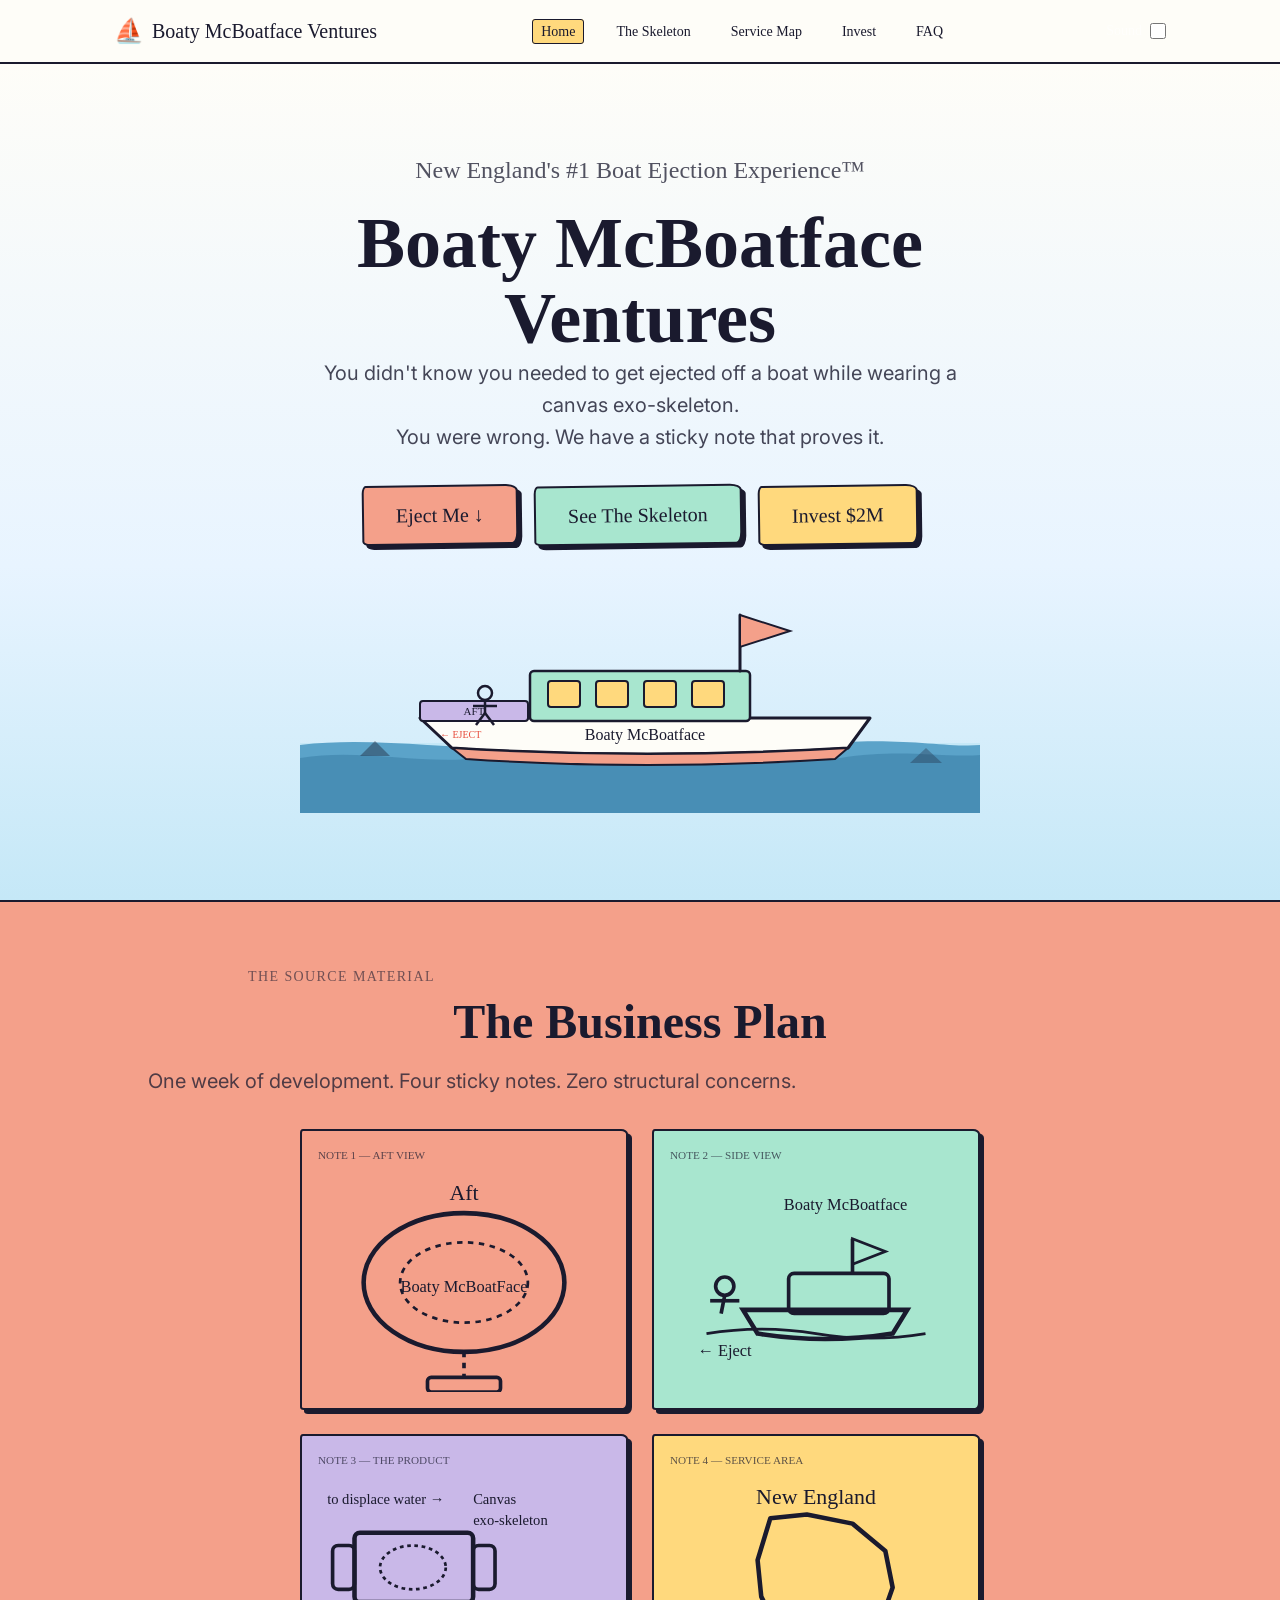
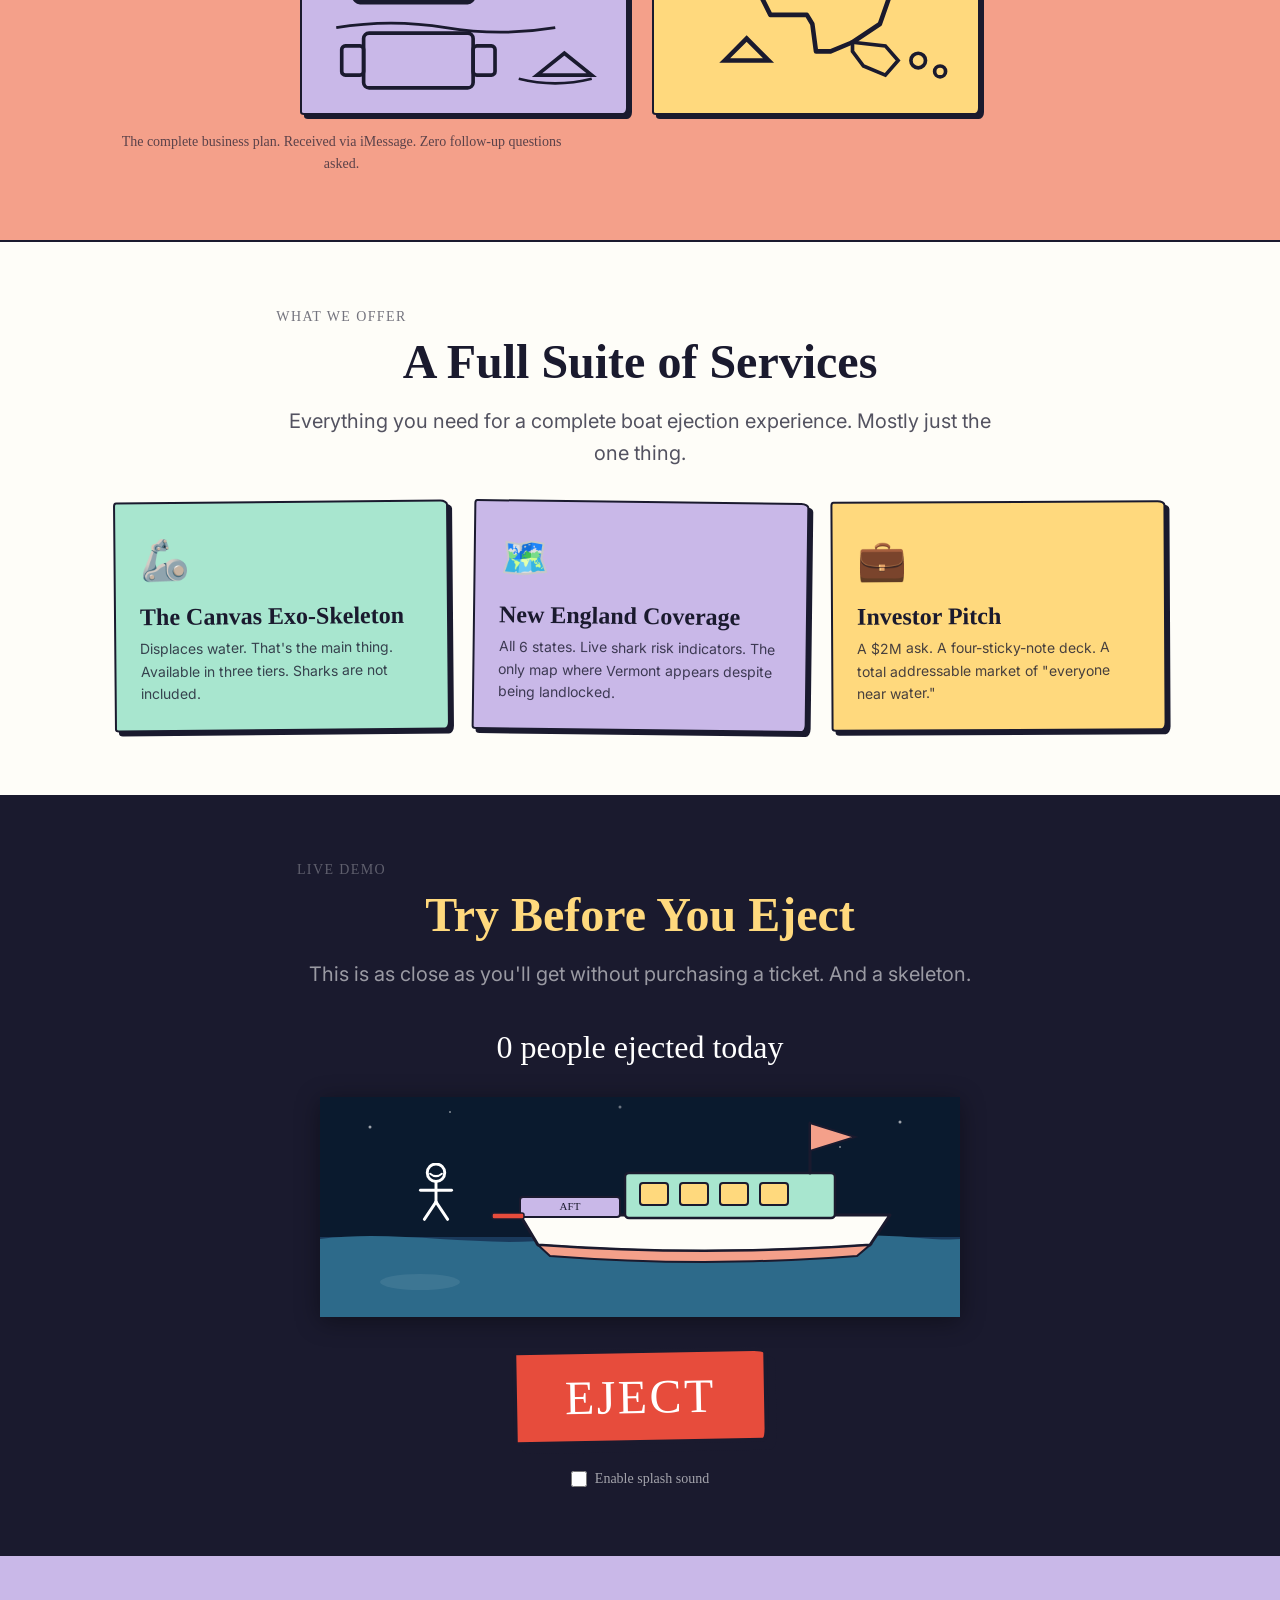
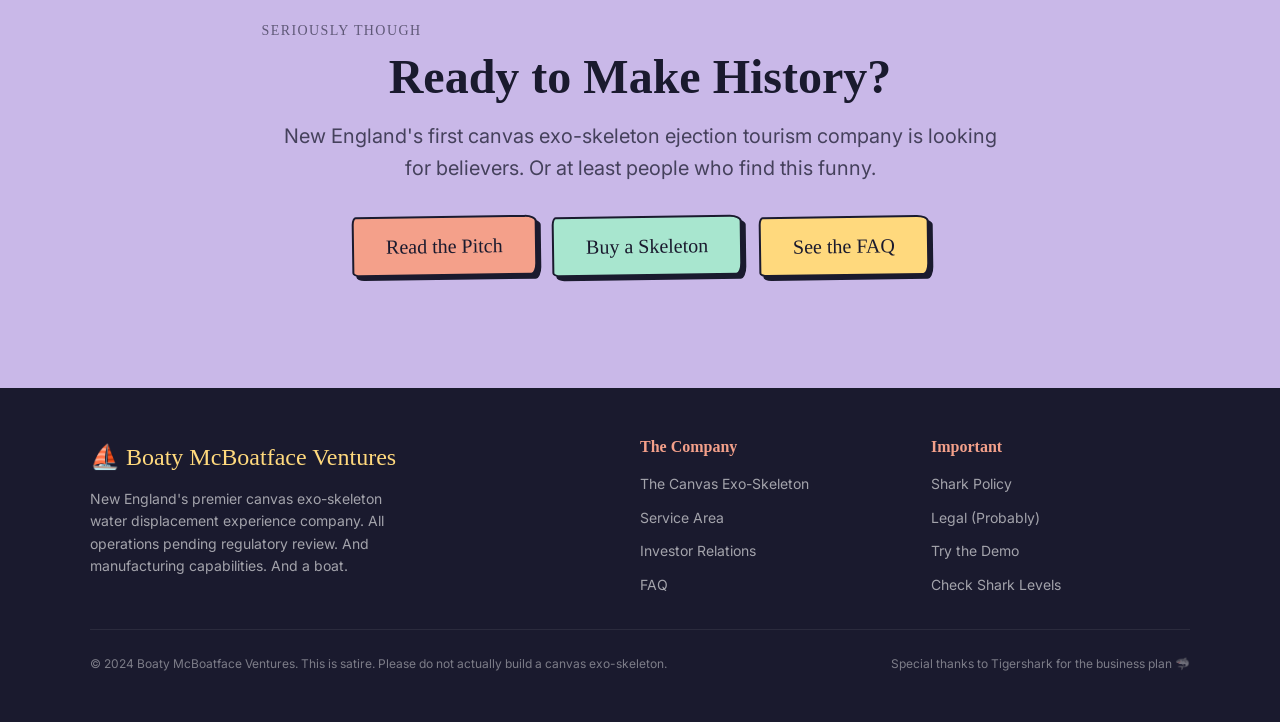
==== commit 5f0ac208: "Correct founder attribution: Tigershark is visionary, Zoop is CTO Tigershark came up with the concep" ====
--- a/index.html
+++ b/index.html
@@ -395,7 +395,7 @@
   </div>
   <div class="footer-bottom">
     <span>© 2024 Boaty McBoatface Ventures. This is satire. Please do not actually build a canvas exo-skeleton.</span>
-    <span>Special thanks to Zoop for the business plan 🦈</span>
+    <span>Special thanks to Tigershark for the business plan 🦈</span>
   </div>
 </footer>
 
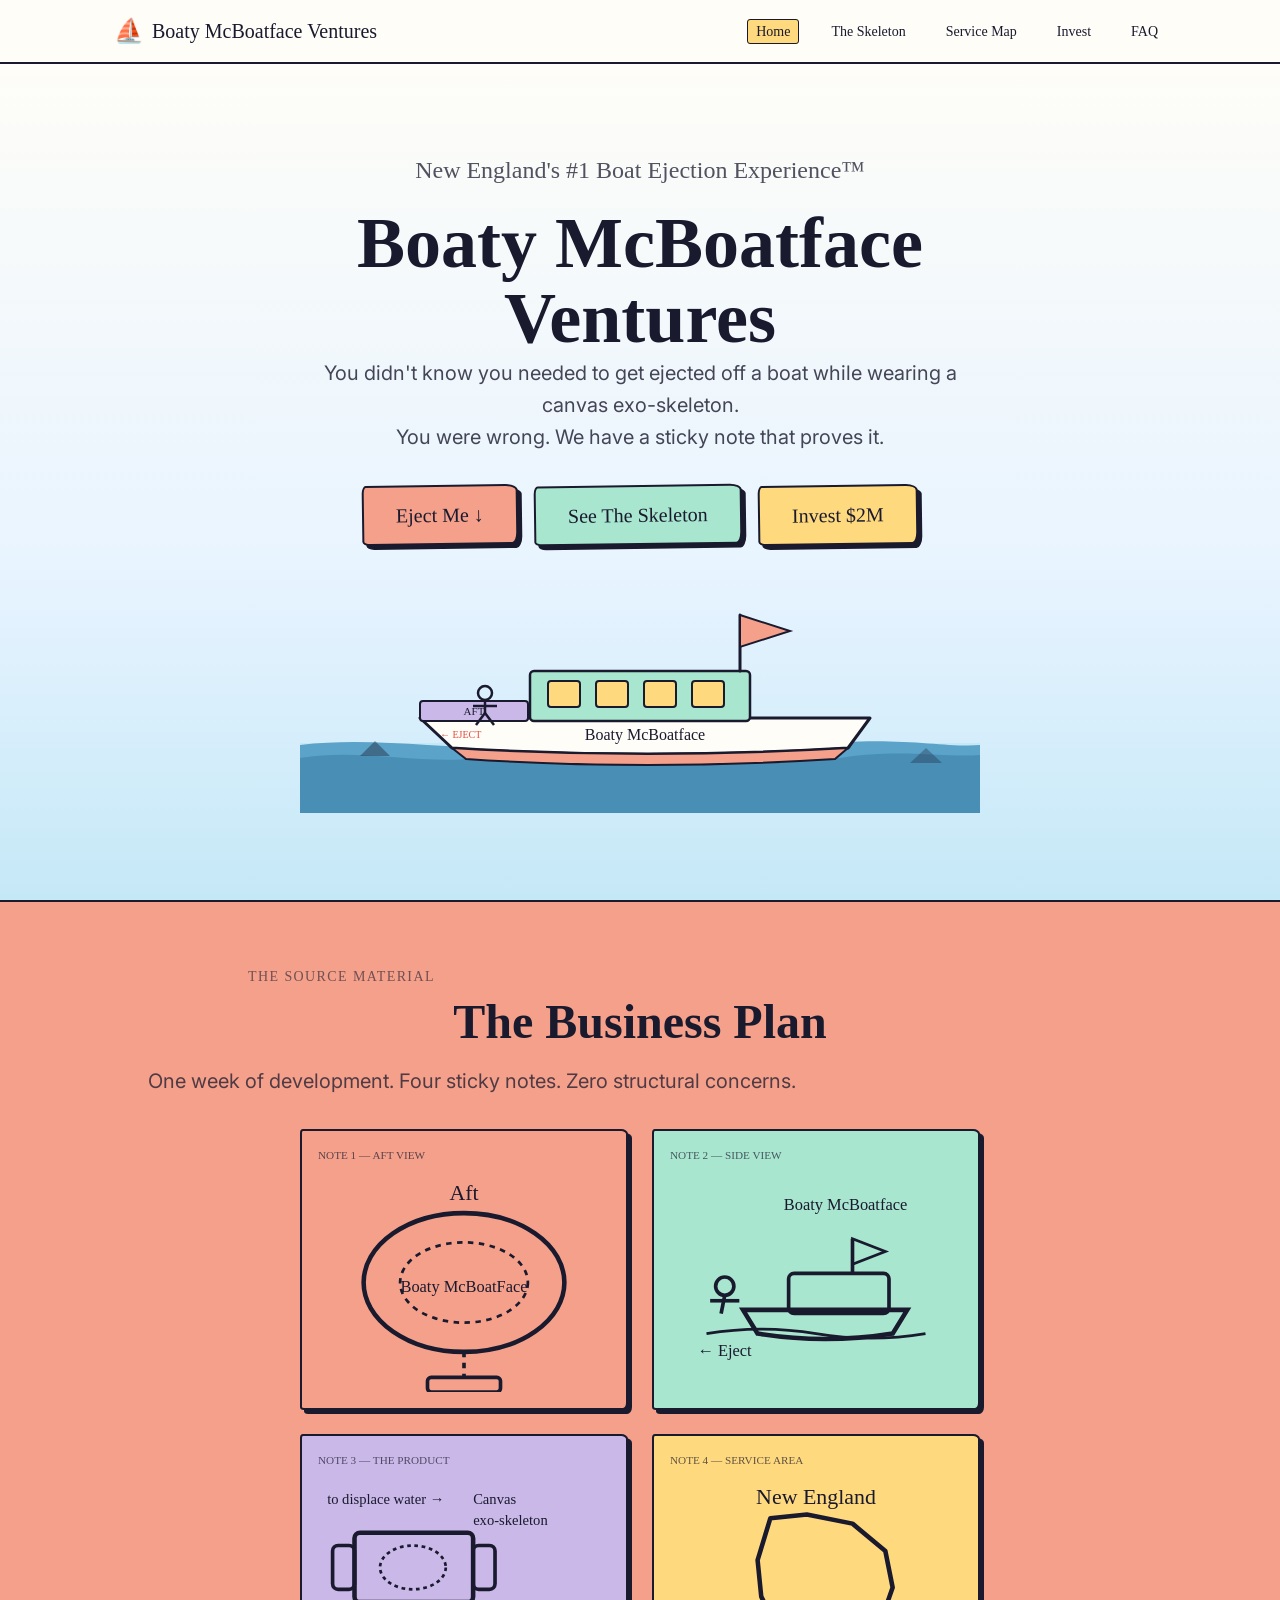
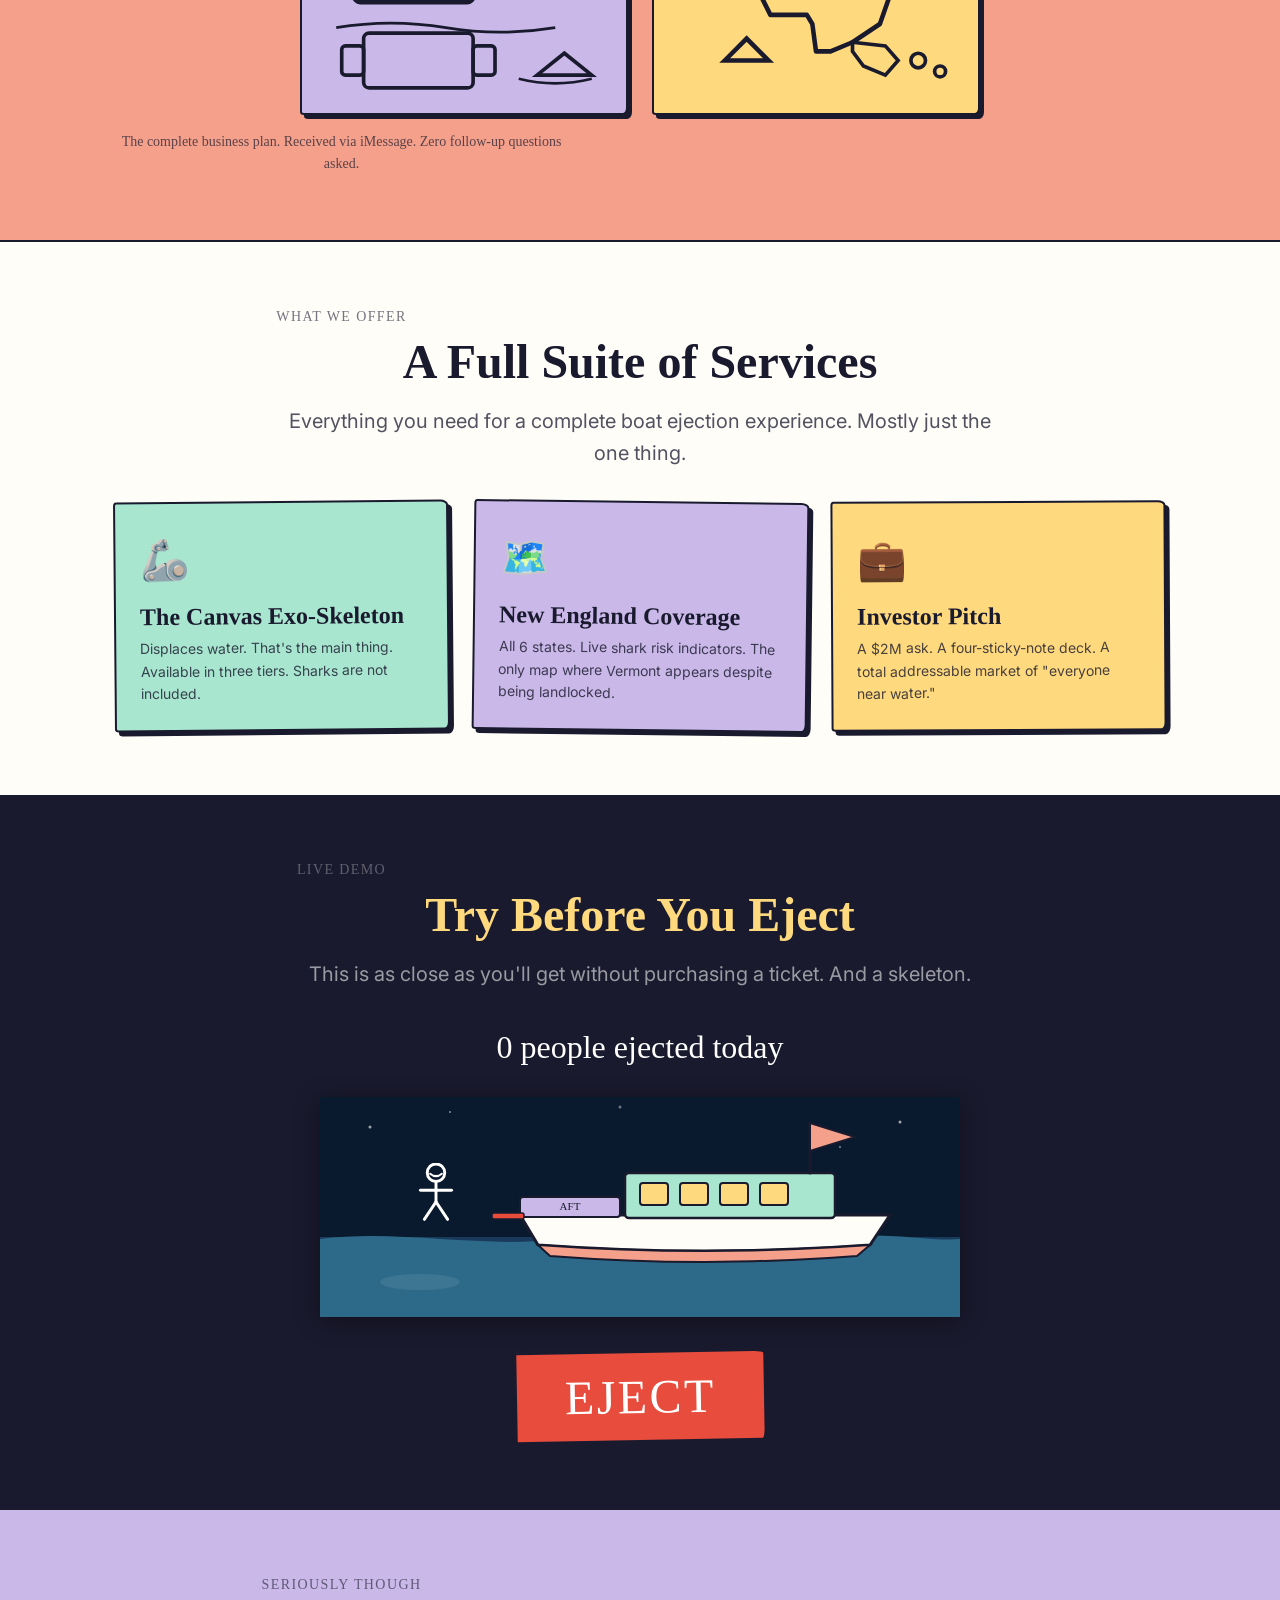
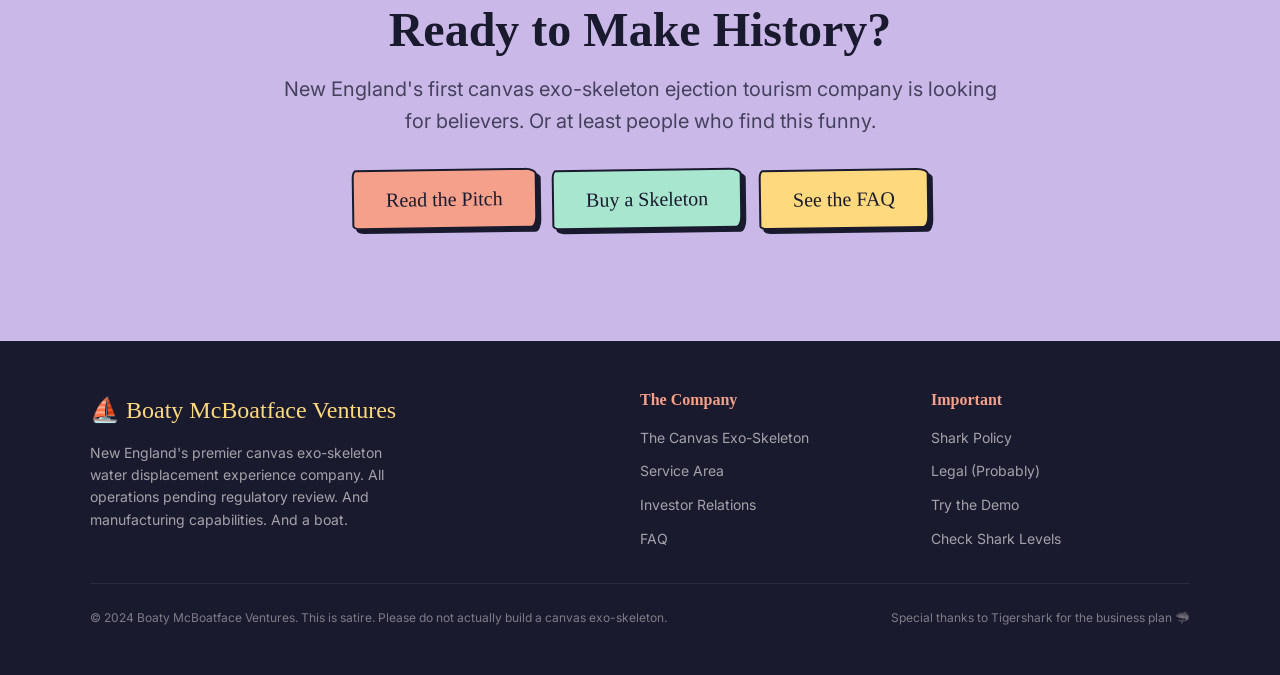
==== commit 3aed2afe: "v2.4.0 — Documentation consolidation audit Reduced /docs from 10 files to 3 (PRD, DESIGN, PATCHNOTES" ====
--- a/index.html
+++ b/index.html
@@ -30,15 +30,11 @@
     </button>
     <ul class="nav-links" role="list">
       <li><a href="index.html" aria-current="page">Home</a></li>
-      <li><a href="pages/product.html">The Skeleton</a></li>
-      <li><a href="pages/map.html">Service Map</a></li>
-      <li><a href="pages/invest.html">Invest</a></li>
-      <li><a href="pages/faq.html">FAQ</a></li>
+      <li><a href="product.html">The Skeleton</a></li>
+      <li><a href="map.html">Service Map</a></li>
+      <li><a href="invest.html">Invest</a></li>
+      <li><a href="faq.html">FAQ</a></li>
     </ul>
-    <div class="nav-sound">
-      <label class="sound-label" for="sound-toggle-nav">Sound</label>
-      <input type="checkbox" id="sound-toggle-nav" class="sound-checkbox" aria-label="Enable sound effects" />
-    </div>
   </div>
 </nav>
 
@@ -53,8 +49,8 @@
     </p>
     <div class="hero-ctas">
       <a href="#eject-demo" class="btn btn-primary">Eject Me ↓</a>
-      <a href="pages/product.html" class="btn btn-secondary">See The Skeleton</a>
-      <a href="pages/invest.html" class="btn btn-yellow">Invest $2M</a>
+      <a href="product.html" class="btn btn-secondary">See The Skeleton</a>
+      <a href="invest.html" class="btn btn-yellow">Invest $2M</a>
     </div>
   </div>
 
@@ -239,17 +235,17 @@
       </p>
     </div>
     <div class="features-grid">
-      <a href="pages/product.html" class="feature-card" aria-label="Canvas Exo-Skeleton product page">
+      <a href="product.html" class="feature-card" aria-label="Canvas Exo-Skeleton product page">
         <div class="feature-icon" aria-hidden="true">🦾</div>
         <h3>The Canvas Exo-Skeleton</h3>
         <p>Displaces water. That's the main thing. Available in three tiers. Sharks are not included.</p>
       </a>
-      <a href="pages/map.html" class="feature-card" aria-label="New England service map">
+      <a href="map.html" class="feature-card" aria-label="New England service map">
         <div class="feature-icon" aria-hidden="true">🗺️</div>
         <h3>New England Coverage</h3>
         <p>All 6 states. Live shark risk indicators. The only map where Vermont appears despite being landlocked.</p>
       </a>
-      <a href="pages/invest.html" class="feature-card" aria-label="Investor pitch deck">
+      <a href="invest.html" class="feature-card" aria-label="Investor pitch deck">
         <div class="feature-icon" aria-hidden="true">💼</div>
         <h3>Investor Pitch</h3>
         <p>A $2M ask. A four-sticky-note deck. A total addressable market of "everyone near water."</p>
@@ -342,10 +338,6 @@
       <button id="eject-btn" class="btn btn-eject" aria-label="Eject the stick figure">
         EJECT
       </button>
-      <label class="sound-label" for="sound-toggle">
-        <input type="checkbox" id="sound-toggle" class="sound-checkbox" aria-label="Enable splash sound effect" />
-        Enable splash sound
-      </label>
     </div>
   </div>
 </section>
@@ -360,9 +352,9 @@
       Or at least people who find this funny.
     </p>
     <div class="hero-ctas">
-      <a href="pages/invest.html" class="btn btn-primary">Read the Pitch</a>
-      <a href="pages/product.html" class="btn btn-secondary">Buy a Skeleton</a>
-      <a href="pages/faq.html" class="btn btn-yellow">See the FAQ</a>
+      <a href="invest.html" class="btn btn-primary">Read the Pitch</a>
+      <a href="product.html" class="btn btn-secondary">Buy a Skeleton</a>
+      <a href="faq.html" class="btn btn-yellow">See the FAQ</a>
     </div>
   </div>
 </section>
@@ -377,19 +369,19 @@
     <div class="footer-col">
       <h4>The Company</h4>
       <ul role="list">
-        <li><a href="pages/product.html">The Canvas Exo-Skeleton</a></li>
-        <li><a href="pages/map.html">Service Area</a></li>
-        <li><a href="pages/invest.html">Investor Relations</a></li>
-        <li><a href="pages/faq.html">FAQ</a></li>
+        <li><a href="product.html">The Canvas Exo-Skeleton</a></li>
+        <li><a href="map.html">Service Area</a></li>
+        <li><a href="invest.html">Investor Relations</a></li>
+        <li><a href="faq.html">FAQ</a></li>
       </ul>
     </div>
     <div class="footer-col">
       <h4>Important</h4>
       <ul role="list">
-        <li><a href="pages/faq.html#sharks">Shark Policy</a></li>
-        <li><a href="pages/faq.html#legal">Legal (Probably)</a></li>
+        <li><a href="faq.html#sharks">Shark Policy</a></li>
+        <li><a href="faq.html#legal">Legal (Probably)</a></li>
         <li><a href="#eject-demo">Try the Demo</a></li>
-        <li><a href="pages/map.html">Check Shark Levels</a></li>
+        <li><a href="map.html">Check Shark Levels</a></li>
       </ul>
     </div>
   </div>
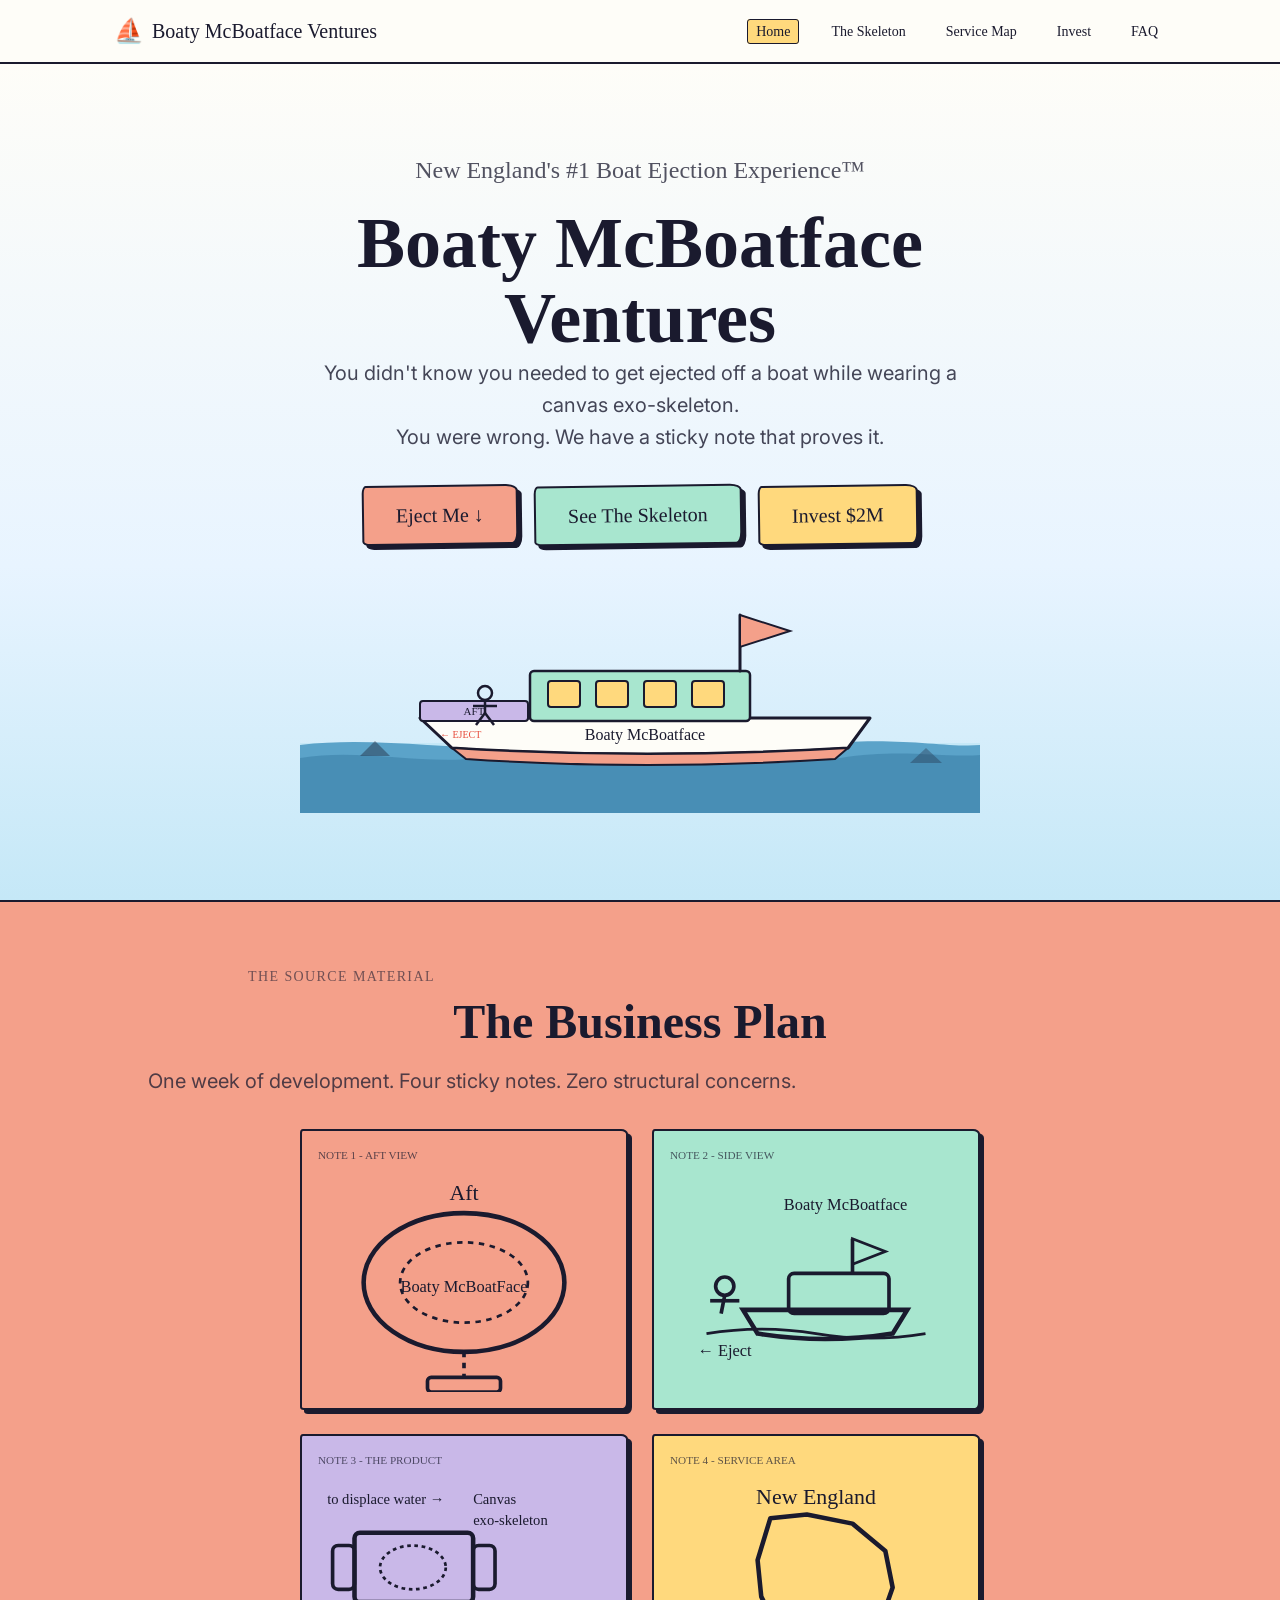
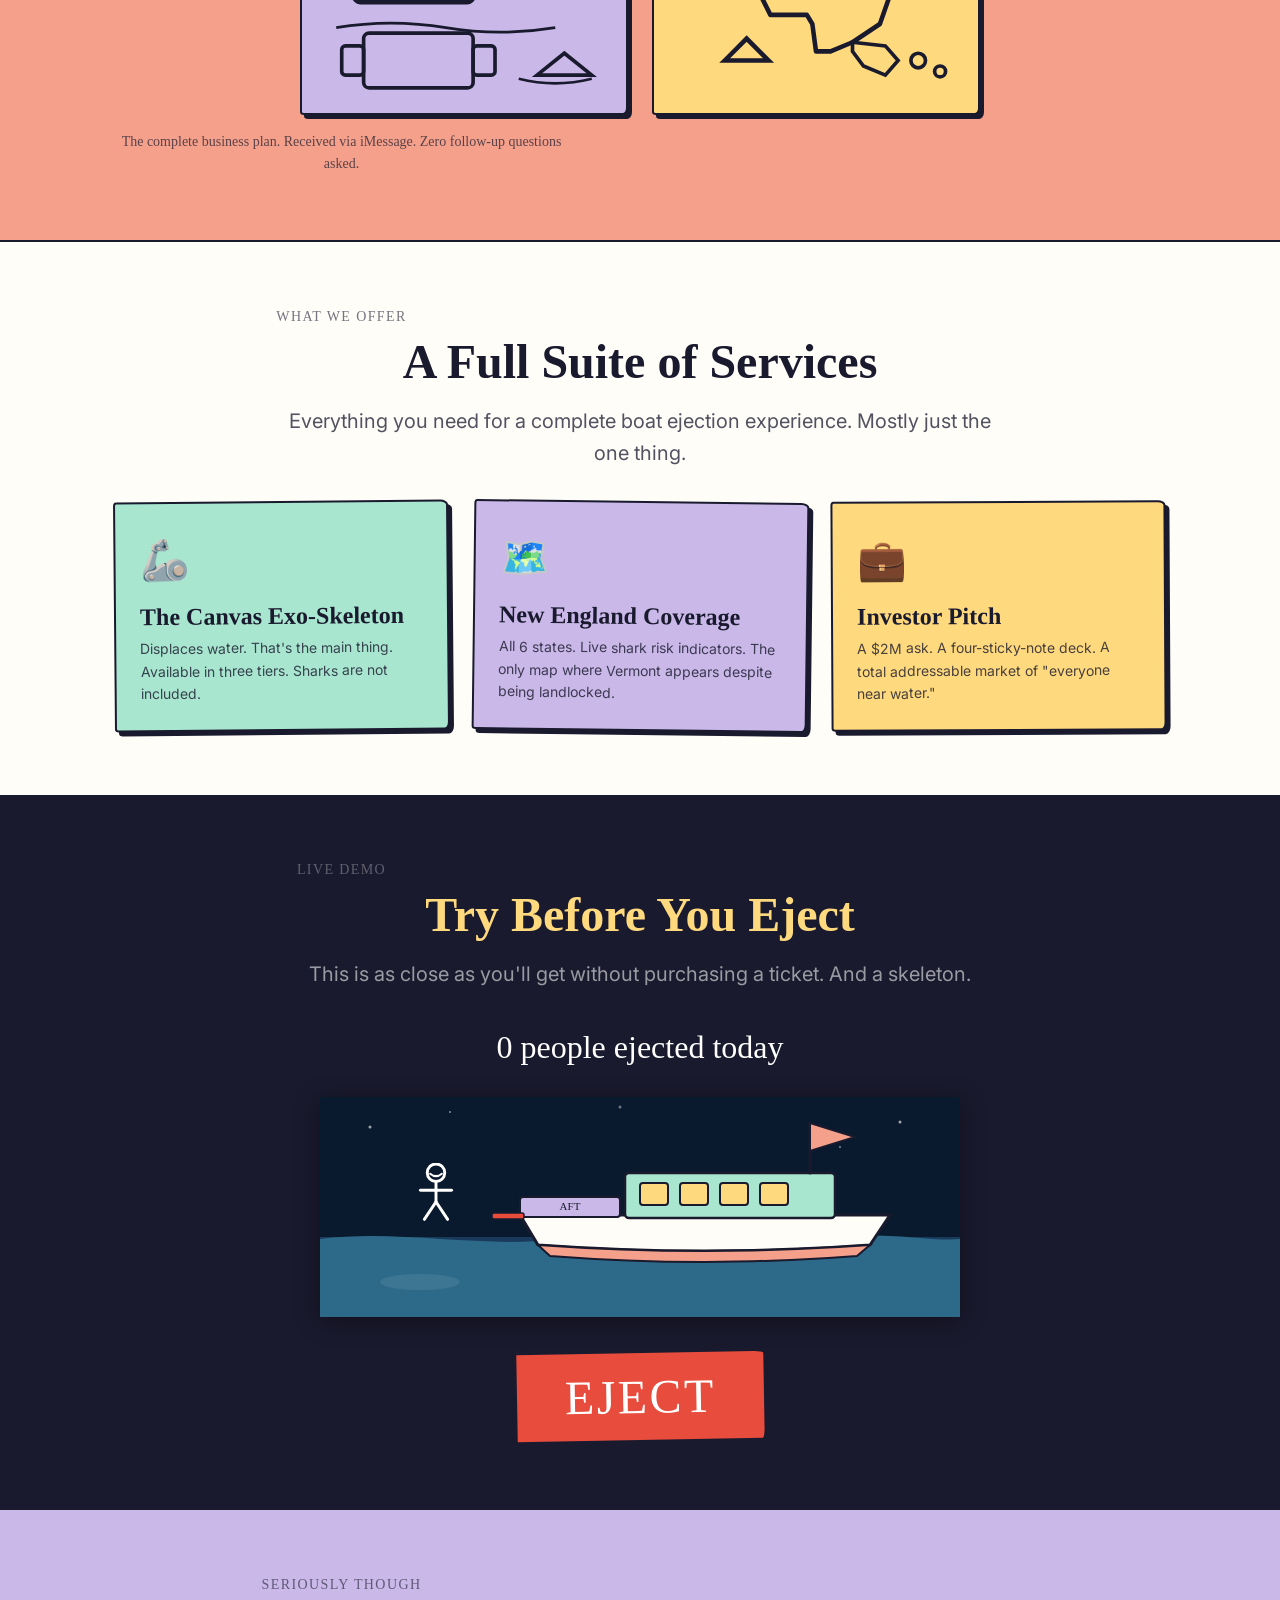
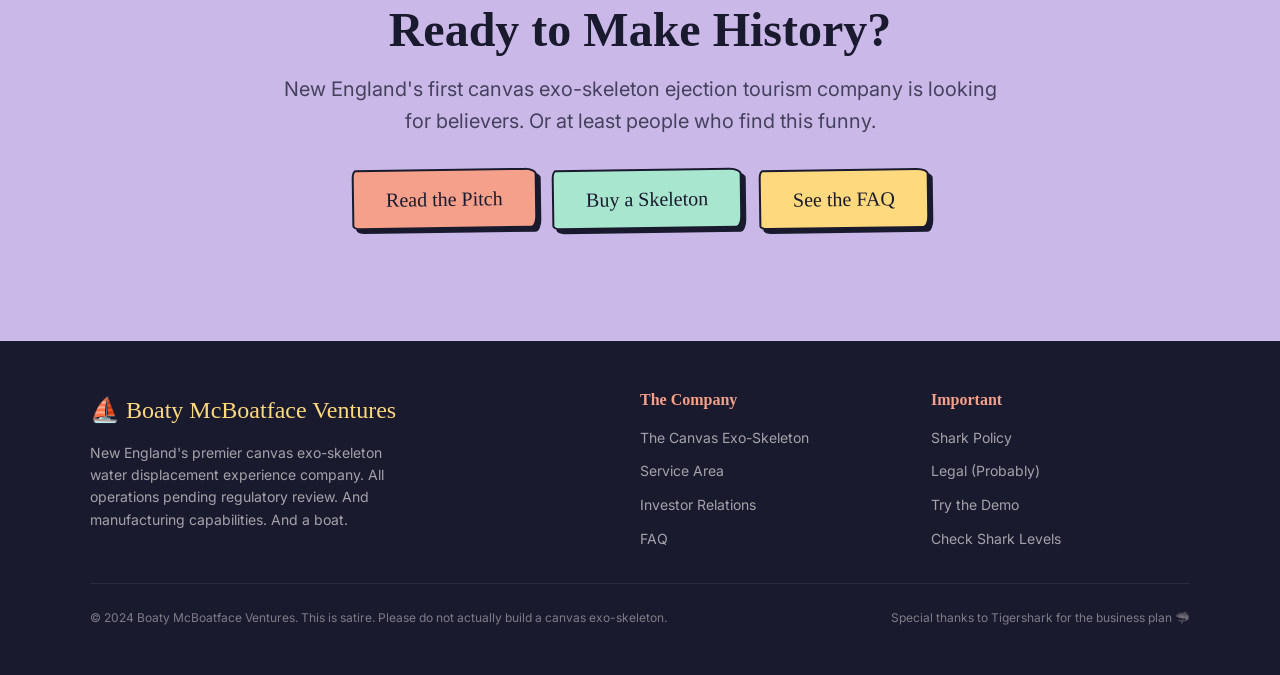
==== commit 994ecf69: "v2.5.0 - Full documentation audit, README rewrite, em dash sweep Co-Authored-By: Claude Opus 5 <nore" ====
--- a/index.html
+++ b/index.html
@@ -3,13 +3,13 @@
 <head>
   <meta charset="UTF-8" />
   <meta name="viewport" content="width=device-width, initial-scale=1.0" />
-  <meta name="description" content="Boaty McBoatface Ventures — New England's premier canvas exo-skeleton water displacement experience. Ejection tourism starts here." />
+  <meta name="description" content="Boaty McBoatface Ventures. New England's premier canvas exo-skeleton water displacement experience. Ejection tourism starts here." />
   <meta property="og:title" content="Boaty McBoatface Ventures" />
   <meta property="og:description" content="You didn't know you needed to get ejected off a boat. You were wrong." />
   <meta property="og:image" content="assets/images/og-image.png" />
   <meta property="og:type" content="website" />
   <meta name="twitter:card" content="summary_large_image" />
-  <title>Boaty McBoatface Ventures — Home</title>
+  <title>Boaty McBoatface Ventures - Home</title>
   <link rel="icon" href="data:image/svg+xml,<svg xmlns='http://www.w3.org/2000/svg' viewBox='0 0 100 100'><text y='.9em' font-size='90'>⛵</text></svg>" />
   <link rel="preconnect" href="https://fonts.googleapis.com" />
   <link rel="preconnect" href="https://fonts.gstatic.com" crossorigin />
@@ -134,7 +134,7 @@
 
       <!-- Pink note: Aft view -->
       <div class="sticky-note-card sticky-salmon" role="img" aria-label="Aft view of Boaty McBoatface">
-        <div style="font-size:0.7rem;opacity:0.7">NOTE 1 — AFT VIEW</div>
+        <div style="font-size:0.7rem;opacity:0.7">NOTE 1 - AFT VIEW</div>
         <svg viewBox="0 0 160 120" xmlns="http://www.w3.org/2000/svg">
           <!-- Top-down boat outline -->
           <ellipse cx="80" cy="60" rx="55" ry="38" fill="none" stroke="#1A1A2E" stroke-width="2.5"/>
@@ -150,7 +150,7 @@
 
       <!-- Green note: Eject side view -->
       <div class="sticky-note-card sticky-mint" role="img" aria-label="Side view showing eject mechanism">
-        <div style="font-size:0.7rem;opacity:0.7">NOTE 2 — SIDE VIEW</div>
+        <div style="font-size:0.7rem;opacity:0.7">NOTE 2 - SIDE VIEW</div>
         <svg viewBox="0 0 160 120" xmlns="http://www.w3.org/2000/svg">
           <!-- Boat hull side view -->
           <path d="M 40,75 L 130,75 L 122,88 Q 85,94 48,88 Z" fill="none" stroke="#1A1A2E" stroke-width="2.5"/>
@@ -174,7 +174,7 @@
 
       <!-- Purple note: Canvas exo-skeleton -->
       <div class="sticky-note-card sticky-lavender" role="img" aria-label="Canvas exo-skeleton diagram">
-        <div style="font-size:0.7rem;opacity:0.7">NOTE 3 — THE PRODUCT</div>
+        <div style="font-size:0.7rem;opacity:0.7">NOTE 3 - THE PRODUCT</div>
         <svg viewBox="0 0 160 120" xmlns="http://www.w3.org/2000/svg">
           <!-- Label -->
           <text x="5" y="14" font-family="'Permanent Marker',cursive" font-size="8" fill="#1A1A2E">to displace water →</text>
@@ -199,7 +199,7 @@
 
       <!-- Yellow note: New England map -->
       <div class="sticky-note-card sticky-yellow" role="img" aria-label="New England service area map">
-        <div style="font-size:0.7rem;opacity:0.7">NOTE 4 — SERVICE AREA</div>
+        <div style="font-size:0.7rem;opacity:0.7">NOTE 4 - SERVICE AREA</div>
         <svg viewBox="0 0 160 120" xmlns="http://www.w3.org/2000/svg">
           <text x="80" y="14" text-anchor="middle" font-family="'Permanent Marker',cursive" font-size="12" fill="#1A1A2E">New England</text>
           <!-- Rough New England coastline -->
--- a/css/styles.css
+++ b/css/styles.css
@@ -1,5 +1,5 @@
 /* ============================================================
-   BOATY McBOATFACE VENTURES — Global Stylesheet
+   BOATY McBOATFACE VENTURES - Global Stylesheet
    Pure CSS3. No frameworks. No regrets.
    ============================================================ */
 
